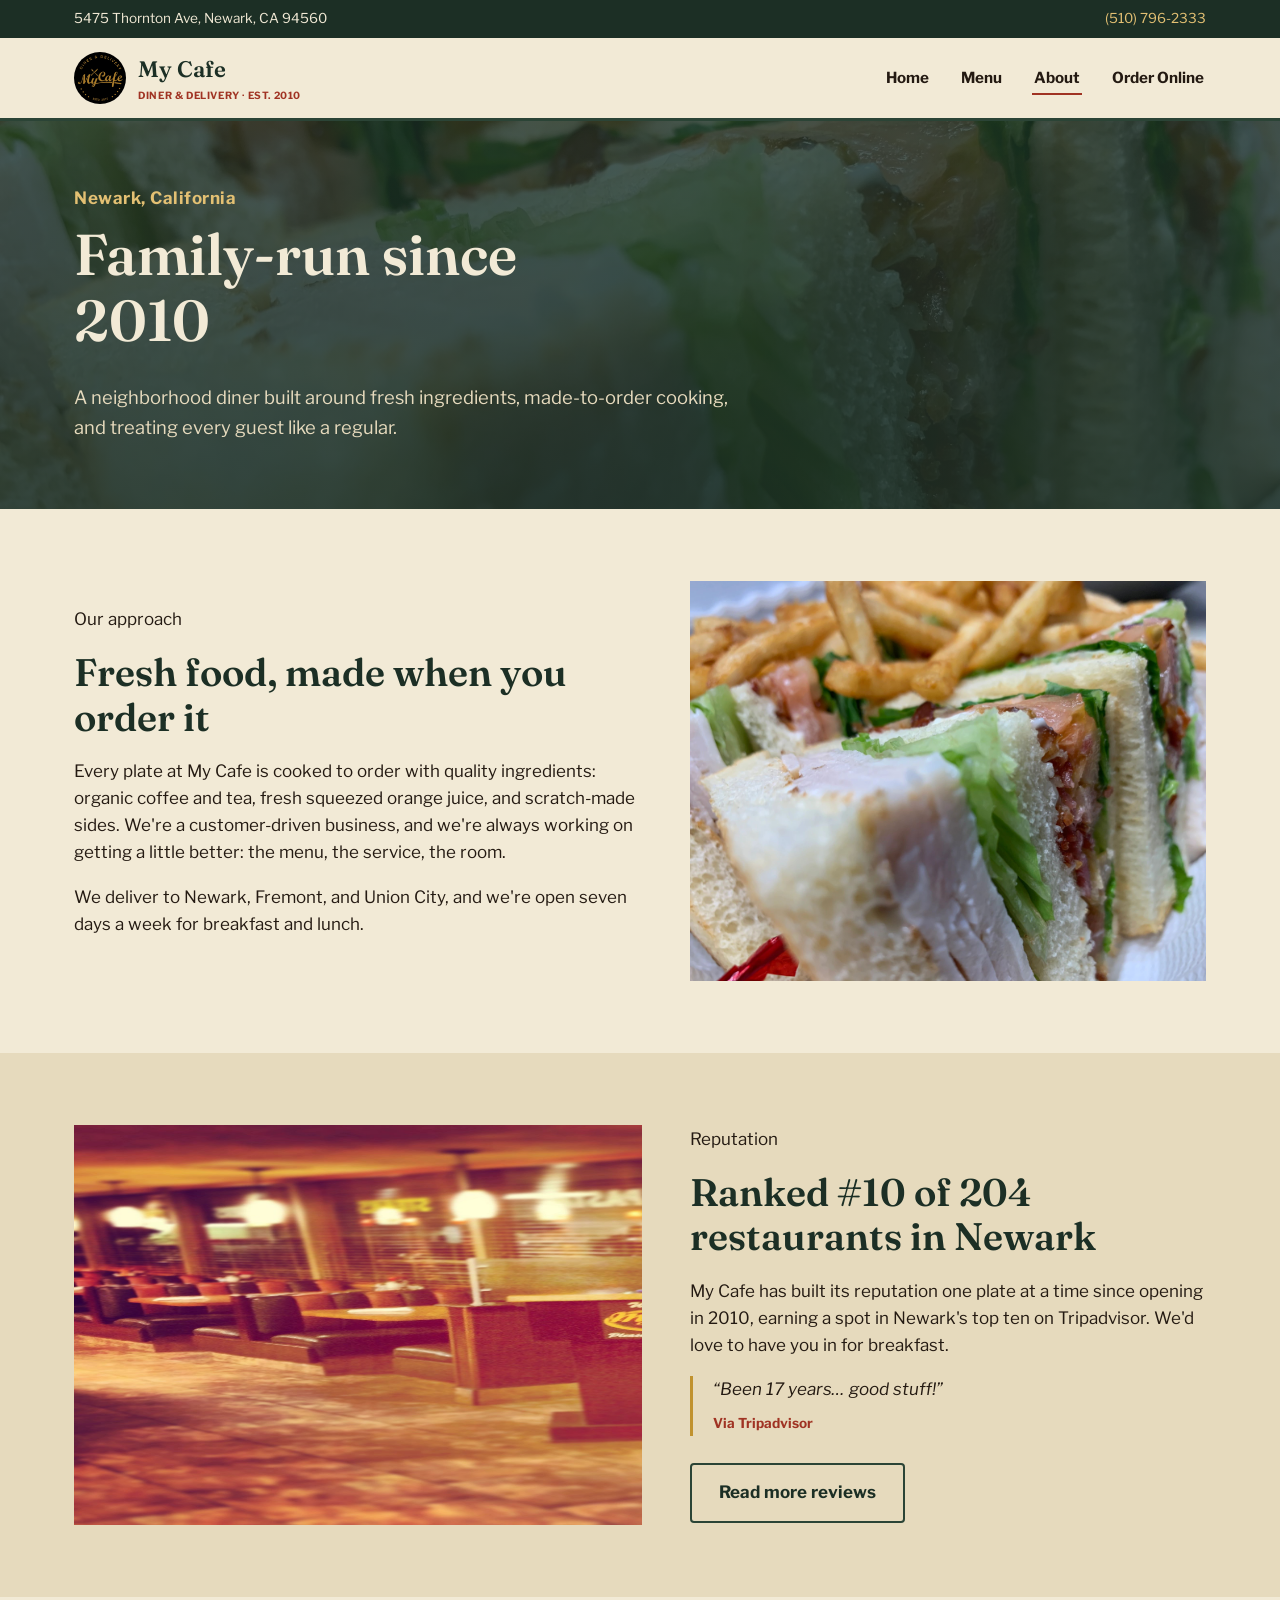
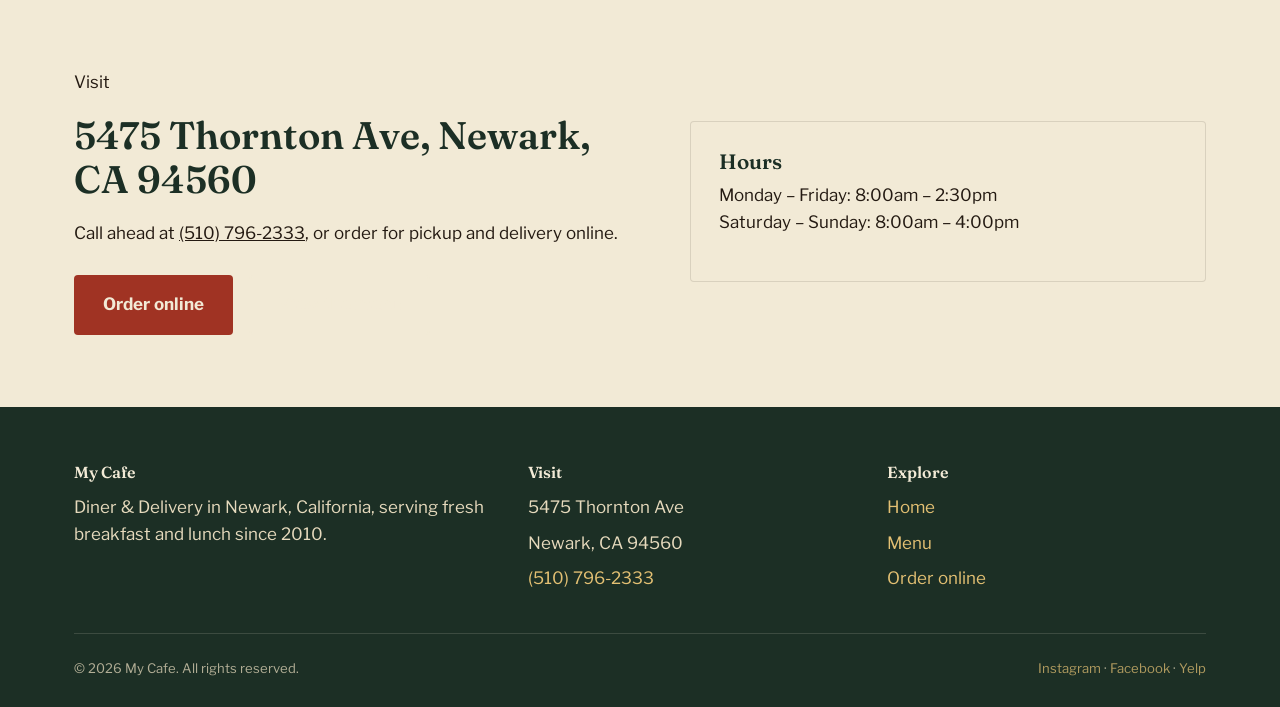
==== about.html @ 1d1f6935 "Build My Cafe website" ====
<!doctype html>
<html lang="en">
<head>
<meta charset="utf-8">
<meta name="viewport" content="width=device-width, initial-scale=1">
<title>About | My Cafe, Newark CA</title>
<meta name="description" content="My Cafe has served Newark, California since 2010: a family diner focused on fresh, made-to-order comfort food and friendly service.">
<link rel="canonical" href="https://mycafego.com/about.html">
<meta property="og:title" content="About | My Cafe, Newark CA">
<meta property="og:description" content="My Cafe has served Newark, California since 2010: a family diner focused on fresh, made-to-order comfort food.">
<meta property="og:type" content="website">
<link rel="icon" href="/favicon.svg" type="image/svg+xml">
<link rel="preconnect" href="https://fonts.googleapis.com">
<link rel="preconnect" href="https://fonts.gstatic.com" crossorigin>
<link href="https://fonts.googleapis.com/css2?family=Fraunces:wght@500;600&family=Libre+Franklin:wght@400;500;700&display=swap" rel="stylesheet">
<link rel="stylesheet" href="/css/style.css">
</head>
<body>

<div class="top-bar">
  <div class="wrap">
    <span>5475 Thornton Ave, Newark, CA 94560</span>
    <a href="tel:5107962333">(510) 796-2333</a>
  </div>
</div>

<header class="site-header">
  <div class="wrap">
    <a class="brand" href="/">
      <img src="/assets/images/logo.jpg" alt="My Cafe logo" width="52" height="52">
      <span class="brand-text">My Cafe<span>DINER &amp; DELIVERY · EST. 2010</span></span>
    </a>
    <nav class="main-nav" data-open="false">
      <ul>
        <li><a href="/">Home</a></li>
        <li><a href="/menu.html">Menu</a></li>
        <li><a href="/about.html" aria-current="page">About</a></li>
        <li><a href="https://mycafego.getbento.com/online-ordering/">Order Online</a></li>
      </ul>
    </nav>
    <button class="nav-toggle" aria-label="Open menu" aria-expanded="false"><span></span></button>
  </div>
</header>

<section class="hero" style="padding: 64px 0 48px;">
  <div class="wrap">
    <p class="eyebrow">Newark, California</p>
    <h1>Family-run since 2010</h1>
    <p class="lede">A neighborhood diner built around fresh ingredients, made-to-order cooking, and treating every guest like a regular.</p>
  </div>
</section>

<section>
  <div class="wrap grid-2">
    <div>
      <p class="kicker">Our approach</p>
      <h2>Fresh food, made when you order it</h2>
      <p>Every plate at My Cafe is cooked to order with quality ingredients: organic coffee and tea, fresh squeezed orange juice, and scratch-made sides. We're a customer-driven business, and we're always working on getting a little better: the menu, the service, the room.</p>
      <p>We deliver to Newark, Fremont, and Union City, and we're open seven days a week for breakfast and lunch.</p>
    </div>
    <img src="/assets/images/interior-booth.jpg" alt="Booth seating inside My Cafe in Newark, California" loading="lazy" width="600" height="400">
  </div>
</section>

<section class="alt">
  <div class="wrap grid-2">
    <img src="/assets/images/interior-dining-room.png" alt="Dining room at My Cafe" loading="lazy" width="600" height="400">
    <div>
      <p class="kicker">Reputation</p>
      <h2>Ranked #10 of 204 restaurants in Newark</h2>
      <p>My Cafe has built its reputation one plate at a time since opening in 2010, earning a spot in Newark's top ten on Tripadvisor. We'd love to have you in for breakfast.</p>
      <div class="review">
        <p>&ldquo;Been 17 years&hellip; good stuff!&rdquo;</p>
        <cite>Via Tripadvisor</cite>
      </div>
      <a class="btn btn-outline" href="https://www.tripadvisor.com/Restaurant_Review-g32774-d4253627-Reviews-My_Cafe-Newark_California.html">Read more reviews</a>
    </div>
  </div>
</section>

<section>
  <div class="wrap grid-2">
    <div>
      <p class="kicker">Visit</p>
      <h2>5475 Thornton Ave, Newark, CA 94560</h2>
      <p>Call ahead at <a href="tel:5107962333">(510) 796-2333</a>, or order for pickup and delivery online.</p>
      <div class="hero-actions">
        <a class="btn btn-primary" href="https://mycafego.getbento.com/online-ordering/">Order online</a>
        <a class="btn btn-outline" href="/menu.html">View the menu</a>
      </div>
    </div>
    <div class="card">
      <h3>Hours</h3>
      <p>Monday &ndash; Friday: 8:00am &ndash; 2:30pm<br>Saturday &ndash; Sunday: 8:00am &ndash; 4:00pm</p>
    </div>
  </div>
</section>

<footer class="site-footer">
  <div class="wrap">
    <div class="footer-grid">
      <div>
        <h4>My Cafe</h4>
        <p>Diner &amp; Delivery in Newark, California, serving fresh breakfast and lunch since 2010.</p>
      </div>
      <div>
        <h4>Visit</h4>
        <ul>
          <li>5475 Thornton Ave</li>
          <li>Newark, CA 94560</li>
          <li><a href="tel:5107962333">(510) 796-2333</a></li>
        </ul>
      </div>
      <div>
        <h4>Explore</h4>
        <ul>
          <li><a href="/">Home</a></li>
          <li><a href="/menu.html">Menu</a></li>
          <li><a href="https://mycafego.getbento.com/online-ordering/">Order online</a></li>
        </ul>
      </div>
    </div>
    <div class="footer-bottom">
      <span>&copy; 2026 My Cafe. All rights reserved.</span>
      <span><a href="https://www.instagram.com/mycafego">Instagram</a> &middot; <a href="https://www.facebook.com/154595794567136">Facebook</a> &middot; <a href="https://www.yelp.com/biz/FB_1lBmawoR-oqVOt12TPQ">Yelp</a></span>
    </div>
  </div>
</footer>

<script src="/js/main.js"></script>
</body>
</html>
---- css/style.css ----
/* My Cafe — diner & delivery, Newark CA. Design tokens grounded in the actual brand:
   the current logo already leans on a brass/gold script mark and a forest-green
   "ESTD 2010" badge, so the palette below extends that rather than inventing one. */

:root {
  --paper: #f2ead6;
  --paper-dark: #e6dabd;
  --ink: #241a12;
  --forest: #2b4436;
  --forest-dark: #1c2f25;
  --gold: #c0922f;
  --gold-light: #e3c073;
  --brick: #a03323;
  --brick-dark: #7c2519;
  --cream-line: rgba(36, 26, 18, 0.12);

  --font-display: "Fraunces", Georgia, serif;
  --font-body: "Libre Franklin", -apple-system, sans-serif;

  --max-width: 1180px;
  --radius: 4px;
}

* {
  box-sizing: border-box;
}

html {
  scroll-behavior: smooth;
}

body {
  margin: 0;
  background: var(--paper);
  color: var(--ink);
  font-family: var(--font-body);
  font-size: 17px;
  line-height: 1.6;
  -webkit-font-smoothing: antialiased;
}

img {
  max-width: 100%;
  display: block;
}

a {
  color: inherit;
}

.wrap {
  max-width: var(--max-width);
  margin: 0 auto;
  padding: 0 24px;
}

h1, h2, h3, h4 {
  font-family: var(--font-display);
  font-weight: 600;
  line-height: 1.15;
  margin: 0 0 0.5em;
  color: var(--forest-dark);
}

h1 { font-size: clamp(2.4rem, 5vw, 3.6rem); }
h2 { font-size: clamp(1.8rem, 3.4vw, 2.4rem); }
h3 { font-size: 1.3rem; }

p { margin: 0 0 1em; max-width: 62ch; }

.btn {
  display: inline-flex;
  align-items: center;
  gap: 0.5em;
  padding: 0.85em 1.6em;
  border-radius: var(--radius);
  font-family: var(--font-body);
  font-weight: 700;
  text-decoration: none;
  border: 2px solid transparent;
  transition: transform 0.15s ease, background-color 0.15s ease;
}

.btn:focus-visible {
  outline: 3px solid var(--gold-light);
  outline-offset: 2px;
}

.btn-primary {
  background: var(--brick);
  color: var(--paper);
}

.btn-primary:hover {
  background: var(--brick-dark);
}

.btn-outline {
  border-color: var(--forest);
  color: var(--forest-dark);
}

.btn-outline:hover {
  background: var(--forest);
  color: var(--paper);
}

/* ---------- Header ---------- */

.top-bar {
  background: var(--forest-dark);
  color: var(--paper);
  font-size: 0.85rem;
}

.top-bar .wrap {
  display: flex;
  justify-content: space-between;
  align-items: center;
  padding-top: 8px;
  padding-bottom: 8px;
  gap: 16px;
  flex-wrap: wrap;
}

.top-bar a {
  text-decoration: none;
  color: var(--gold-light);
}

site-header, header.site-header {
  display: block;
}

.site-header {
  background: var(--paper);
  border-bottom: 3px solid var(--forest);
  position: sticky;
  top: 0;
  z-index: 40;
}

.site-header .wrap {
  display: flex;
  align-items: center;
  justify-content: space-between;
  padding-top: 14px;
  padding-bottom: 14px;
}

.brand {
  display: flex;
  align-items: center;
  gap: 12px;
  text-decoration: none;
}

.brand img {
  height: 52px;
  width: auto;
  border-radius: 50%;
}

.brand-text {
  font-family: var(--font-display);
  font-size: 1.4rem;
  font-weight: 600;
  color: var(--forest-dark);
}

.brand-text span {
  display: block;
  font-family: var(--font-body);
  font-size: 0.62rem;
  letter-spacing: 0.06em;
  font-weight: 700;
  color: var(--brick);
}

nav.main-nav ul {
  list-style: none;
  display: flex;
  gap: 28px;
  margin: 0;
  padding: 0;
}

nav.main-nav a {
  text-decoration: none;
  font-weight: 700;
  font-size: 0.95rem;
  color: var(--ink);
  padding: 6px 2px;
  border-bottom: 2px solid transparent;
}

nav.main-nav a[aria-current="page"],
nav.main-nav a:hover {
  border-bottom-color: var(--brick);
}

.nav-toggle {
  display: none;
  background: none;
  border: 2px solid var(--forest);
  border-radius: var(--radius);
  padding: 8px 10px;
  cursor: pointer;
}

.nav-toggle span,
.nav-toggle::before,
.nav-toggle::after {
  content: "";
  display: block;
  width: 22px;
  height: 2px;
  background: var(--forest-dark);
  margin: 4px 0;
}

/* ---------- Hero ---------- */

.hero {
  position: relative;
  color: var(--paper);
  background: linear-gradient(180deg, rgba(28, 47, 37, 0.78), rgba(28, 47, 37, 0.88)),
    url("../assets/images/interior-booth.jpg") center/cover no-repeat;
  padding: 96px 0 84px;
}

.hero .eyebrow {
  font-weight: 700;
  letter-spacing: 0.03em;
  color: var(--gold-light);
  margin-bottom: 0.6em;
}

.hero h1 {
  color: var(--paper);
  max-width: 14ch;
}

.hero p.lede {
  color: var(--paper-dark);
  font-size: 1.15rem;
  max-width: 52ch;
}

.hero-actions {
  display: flex;
  gap: 16px;
  flex-wrap: wrap;
  margin-top: 1.6em;
}

.hero-actions .btn-outline {
  border-color: var(--paper);
  color: var(--paper);
}

.hero-actions .btn-outline:hover {
  background: var(--paper);
  color: var(--forest-dark);
}

.hero-hours {
  margin-top: 2.4em;
  display: inline-flex;
  gap: 24px;
  flex-wrap: wrap;
  border-top: 1px solid rgba(242, 234, 214, 0.3);
  padding-top: 1.2em;
  font-size: 0.95rem;
}

.hero-hours dt {
  font-weight: 700;
  color: var(--gold-light);
}

.hero-hours dd {
  margin: 0;
}

/* ---------- Sections ---------- */

section {
  padding: 72px 0;
}

section.alt {
  background: var(--paper-dark);
}

.section-head {
  max-width: 60ch;
  margin-bottom: 2em;
}

.section-head .kicker {
  display: block;
  font-weight: 700;
  color: var(--brick);
  margin-bottom: 0.4em;
}

.grid-2 {
  display: grid;
  grid-template-columns: 1.1fr 1fr;
  gap: 48px;
  align-items: center;
}

.grid-3 {
  display: grid;
  grid-template-columns: repeat(3, 1fr);
  gap: 28px;
}

.card {
  background: var(--paper);
  border: 1px solid var(--cream-line);
  border-radius: var(--radius);
  padding: 28px;
}

.card h3 {
  margin-bottom: 0.4em;
}

/* Highlights strip */

.highlights {
  display: grid;
  grid-template-columns: repeat(4, 1fr);
  gap: 24px;
  padding: 40px 0;
  border-top: 1px solid var(--cream-line);
  border-bottom: 1px solid var(--cream-line);
}

.highlights div {
  text-align: center;
}

.highlights strong {
  display: block;
  font-family: var(--font-display);
  font-size: 1.8rem;
  color: var(--forest-dark);
}

.highlights span {
  font-size: 0.85rem;
  color: var(--ink);
  opacity: 0.75;
}

/* Reviews */

.review {
  border-left: 3px solid var(--gold);
  padding-left: 20px;
  margin-bottom: 1.6em;
}

.review p {
  font-style: italic;
  margin-bottom: 0.3em;
}

.review cite {
  font-style: normal;
  font-size: 0.85rem;
  font-weight: 700;
  color: var(--brick);
}

/* ---------- Menu page ---------- */

.menu-jump {
  display: flex;
  flex-wrap: wrap;
  gap: 10px;
  margin: 1.6em 0 0;
}

.menu-jump a {
  text-decoration: none;
  font-size: 0.85rem;
  font-weight: 700;
  border: 1px solid var(--forest);
  border-radius: 999px;
  padding: 6px 14px;
  color: var(--forest-dark);
}

.menu-jump a:hover {
  background: var(--forest);
  color: var(--paper);
}

.hero .menu-jump a {
  border-color: var(--paper);
  color: var(--paper);
}

.hero .menu-jump a:hover {
  background: var(--paper);
  color: var(--forest-dark);
}

.menu-group {
  padding-top: 56px;
  border-top: 1px solid var(--cream-line);
  scroll-margin-top: 96px;
}

.menu-group:first-of-type {
  border-top: none;
}

.menu-group > p.note {
  font-size: 0.9rem;
  opacity: 0.75;
  margin-top: -0.6em;
}

.menu-items {
  display: grid;
  gap: 20px;
  margin-top: 1.4em;
}

.menu-item {
  display: flex;
  justify-content: space-between;
  gap: 20px;
  border-bottom: 1px dotted var(--cream-line);
  padding-bottom: 14px;
}

.menu-item .item-body h4 {
  margin: 0 0 0.2em;
  font-family: var(--font-body);
  font-weight: 700;
  font-size: 1.02rem;
  color: var(--ink);
}

.menu-item .item-body p {
  margin: 0;
  font-size: 0.92rem;
  opacity: 0.85;
}

.menu-item .price {
  font-family: var(--font-display);
  font-weight: 600;
  color: var(--brick);
  white-space: nowrap;
}

.disclaimer {
  margin-top: 3em;
  font-size: 0.8rem;
  opacity: 0.65;
}

/* ---------- Footer ---------- */

footer.site-footer {
  background: var(--forest-dark);
  color: var(--paper-dark);
  padding: 56px 0 28px;
}

footer.site-footer a {
  color: var(--gold-light);
  text-decoration: none;
}

.footer-grid {
  display: grid;
  grid-template-columns: 1.3fr 1fr 1fr;
  gap: 40px;
  padding-bottom: 32px;
  border-bottom: 1px solid rgba(242, 234, 214, 0.15);
}

.footer-grid h4 {
  color: var(--paper);
  font-size: 1rem;
  margin-bottom: 0.8em;
}

.footer-grid ul {
  list-style: none;
  margin: 0;
  padding: 0;
}

.footer-grid li {
  margin-bottom: 0.5em;
}

.footer-bottom {
  padding-top: 24px;
  display: flex;
  justify-content: space-between;
  flex-wrap: wrap;
  gap: 12px;
  font-size: 0.82rem;
  opacity: 0.75;
}

/* ---------- Responsive ---------- */

@media (max-width: 860px) {
  .grid-2 {
    grid-template-columns: 1fr;
  }

  .grid-3 {
    grid-template-columns: 1fr;
  }

  .highlights {
    grid-template-columns: repeat(2, 1fr);
  }

  .footer-grid {
    grid-template-columns: 1fr;
  }
}

@media (max-width: 720px) {
  nav.main-nav {
    position: fixed;
    inset: 0 0 0 30%;
    background: var(--forest-dark);
    transform: translateX(100%);
    transition: transform 0.25s ease;
    padding: 96px 28px 28px;
  }

  nav.main-nav[data-open="true"] {
    transform: translateX(0);
  }

  nav.main-nav ul {
    flex-direction: column;
    gap: 20px;
  }

  nav.main-nav a {
    color: var(--paper);
    font-size: 1.1rem;
  }

  .nav-toggle {
    display: block;
  }

  .menu-item {
    flex-direction: column;
    gap: 4px;
  }
}

@media (prefers-reduced-motion: reduce) {
  html {
    scroll-behavior: auto;
  }

  nav.main-nav {
    transition: none;
  }
}
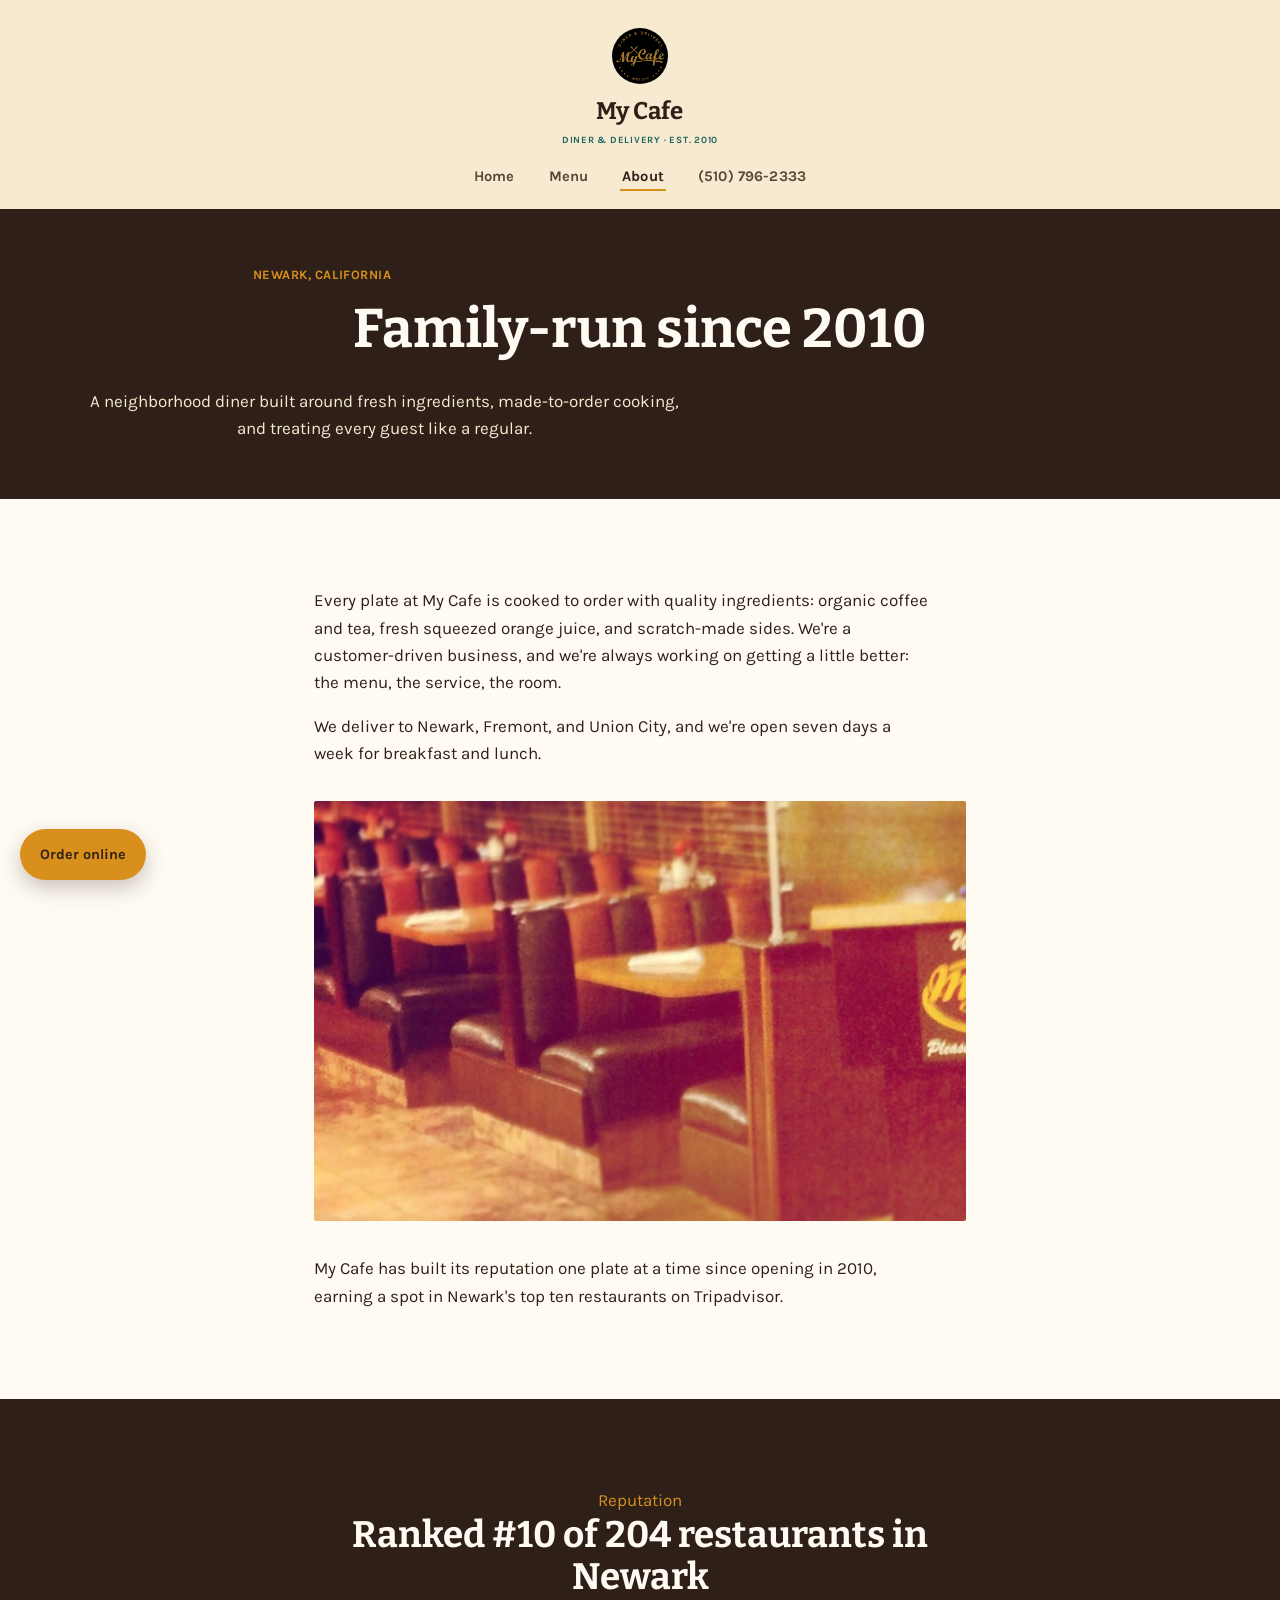
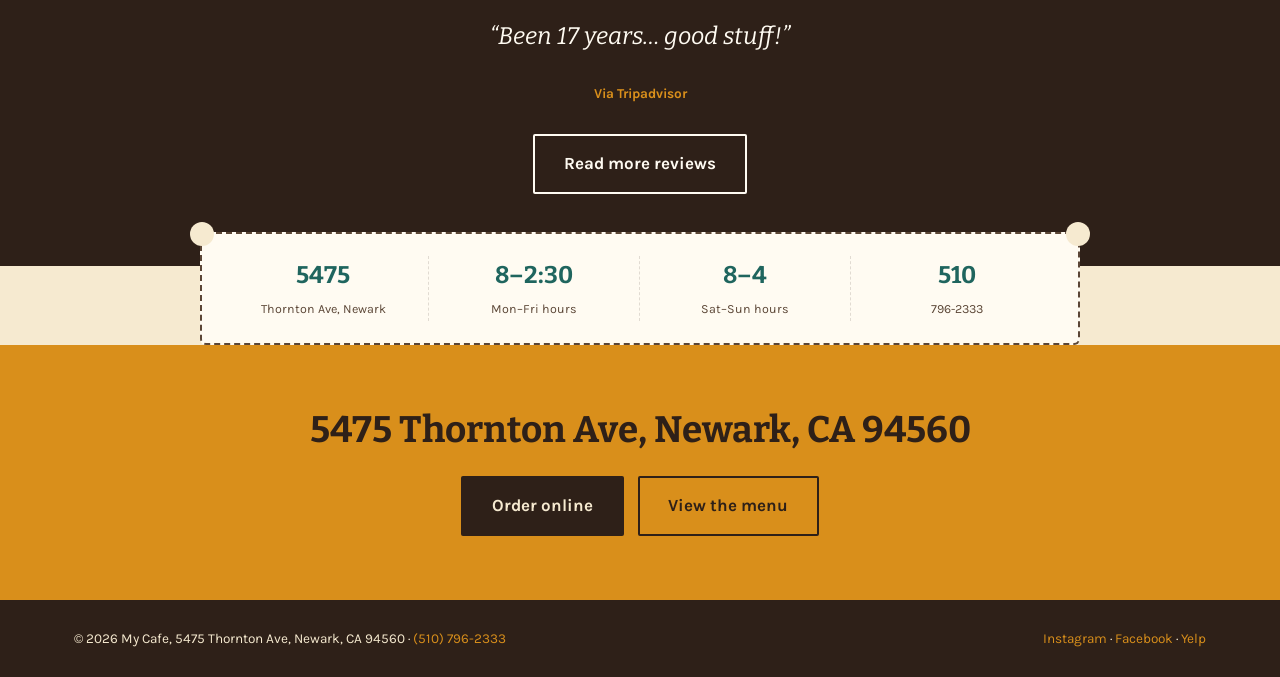
==== commit d6e682af: "Revise layout to be structurally distinct from los-portales" ====
--- a/about.html
+++ b/about.html
@@ -12,118 +12,81 @@
 <link rel="icon" href="/favicon.svg" type="image/svg+xml">
 <link rel="preconnect" href="https://fonts.googleapis.com">
 <link rel="preconnect" href="https://fonts.gstatic.com" crossorigin>
-<link href="https://fonts.googleapis.com/css2?family=Fraunces:wght@500;600&family=Libre+Franklin:wght@400;500;700&display=swap" rel="stylesheet">
+<link href="https://fonts.googleapis.com/css2?family=Bitter:wght@500;700&family=Karla:wght@400;500;700&display=swap" rel="stylesheet">
 <link rel="stylesheet" href="/css/style.css">
 </head>
 <body>
 
-<div class="top-bar">
+<header class="site-header">
+  <a class="brand" href="/">
+    <img src="/assets/images/logo.jpg" alt="My Cafe logo" width="56" height="56">
+    <span class="brand-text">My Cafe<span>DINER &amp; DELIVERY · EST. 2010</span></span>
+  </a>
+  <nav class="main-nav" data-open="false">
+    <ul>
+      <li><a href="/">Home</a></li>
+      <li><a href="/menu.html">Menu</a></li>
+      <li><a href="/about.html" aria-current="page">About</a></li>
+      <li><a href="tel:5107962333">(510) 796-2333</a></li>
+    </ul>
+  </nav>
+  <button class="nav-toggle" aria-label="Open menu" aria-expanded="false"><span></span></button>
+</header>
+
+<a class="order-fab" href="https://mycafego.getbento.com/online-ordering/">Order online</a>
+
+<section class="menu-intro">
   <div class="wrap">
-    <span>5475 Thornton Ave, Newark, CA 94560</span>
-    <a href="tel:5107962333">(510) 796-2333</a>
+    <p class="eyebrow">Newark, California</p>
+    <h1>Family-run since 2010</h1>
+    <p>A neighborhood diner built around fresh ingredients, made-to-order cooking, and treating every guest like a regular.</p>
+  </div>
+</section>
+
+<section class="block-paper">
+  <div class="wrap" style="max-width: 700px;">
+    <p>Every plate at My Cafe is cooked to order with quality ingredients: organic coffee and tea, fresh squeezed orange juice, and scratch-made sides. We're a customer-driven business, and we're always working on getting a little better: the menu, the service, the room.</p>
+    <p>We deliver to Newark, Fremont, and Union City, and we're open seven days a week for breakfast and lunch.</p>
+    <img src="/assets/images/interior-dining-room.png" alt="Dining room at My Cafe in Newark, California" loading="lazy" style="margin: 2em 0; border-radius: 2px; width: 100%; max-height: 420px; object-fit: cover;">
+    <p>My Cafe has built its reputation one plate at a time since opening in 2010, earning a spot in Newark's top ten restaurants on Tripadvisor.</p>
+  </div>
+</section>
+
+<section class="block-coffee">
+  <div class="wrap quote-stack">
+    <span class="kicker" style="display:block; color: var(--mustard);">Reputation</span>
+    <h2>Ranked #10 of 204 restaurants in Newark</h2>
+    <blockquote>
+      <p style="color: var(--paper);">&ldquo;Been 17 years&hellip; good stuff!&rdquo;</p>
+      <cite style="color: var(--mustard);">Via Tripadvisor</cite>
+    </blockquote>
+    <a class="btn btn-outline" style="color: var(--paper);" href="https://www.tripadvisor.com/Restaurant_Review-g32774-d4253627-Reviews-My_Cafe-Newark_California.html">Read more reviews</a>
+  </div>
+</section>
+
+<div class="wrap">
+  <div class="ticket">
+    <div><strong>5475</strong><span>Thornton Ave, Newark</span></div>
+    <div><strong>8&ndash;2:30</strong><span>Mon&ndash;Fri hours</span></div>
+    <div><strong>8&ndash;4</strong><span>Sat&ndash;Sun hours</span></div>
+    <div><strong>510</strong><span>796-2333</span></div>
   </div>
 </div>
 
-<header class="site-header">
+<section class="cta-band">
   <div class="wrap">
-    <a class="brand" href="/">
-      <img src="/assets/images/logo.jpg" alt="My Cafe logo" width="52" height="52">
-      <span class="brand-text">My Cafe<span>DINER &amp; DELIVERY · EST. 2010</span></span>
-    </a>
-    <nav class="main-nav" data-open="false">
-      <ul>
-        <li><a href="/">Home</a></li>
-        <li><a href="/menu.html">Menu</a></li>
-        <li><a href="/about.html" aria-current="page">About</a></li>
-        <li><a href="https://mycafego.getbento.com/online-ordering/">Order Online</a></li>
-      </ul>
-    </nav>
-    <button class="nav-toggle" aria-label="Open menu" aria-expanded="false"><span></span></button>
-  </div>
-</header>
-
-<section class="hero" style="padding: 64px 0 48px;">
-  <div class="wrap">
-    <p class="eyebrow">Newark, California</p>
-    <h1>Family-run since 2010</h1>
-    <p class="lede">A neighborhood diner built around fresh ingredients, made-to-order cooking, and treating every guest like a regular.</p>
-  </div>
-</section>
-
-<section>
-  <div class="wrap grid-2">
-    <div>
-      <p class="kicker">Our approach</p>
-      <h2>Fresh food, made when you order it</h2>
-      <p>Every plate at My Cafe is cooked to order with quality ingredients: organic coffee and tea, fresh squeezed orange juice, and scratch-made sides. We're a customer-driven business, and we're always working on getting a little better: the menu, the service, the room.</p>
-      <p>We deliver to Newark, Fremont, and Union City, and we're open seven days a week for breakfast and lunch.</p>
-    </div>
-    <img src="/assets/images/interior-booth.jpg" alt="Booth seating inside My Cafe in Newark, California" loading="lazy" width="600" height="400">
-  </div>
-</section>
-
-<section class="alt">
-  <div class="wrap grid-2">
-    <img src="/assets/images/interior-dining-room.png" alt="Dining room at My Cafe" loading="lazy" width="600" height="400">
-    <div>
-      <p class="kicker">Reputation</p>
-      <h2>Ranked #10 of 204 restaurants in Newark</h2>
-      <p>My Cafe has built its reputation one plate at a time since opening in 2010, earning a spot in Newark's top ten on Tripadvisor. We'd love to have you in for breakfast.</p>
-      <div class="review">
-        <p>&ldquo;Been 17 years&hellip; good stuff!&rdquo;</p>
-        <cite>Via Tripadvisor</cite>
-      </div>
-      <a class="btn btn-outline" href="https://www.tripadvisor.com/Restaurant_Review-g32774-d4253627-Reviews-My_Cafe-Newark_California.html">Read more reviews</a>
-    </div>
-  </div>
-</section>
-
-<section>
-  <div class="wrap grid-2">
-    <div>
-      <p class="kicker">Visit</p>
-      <h2>5475 Thornton Ave, Newark, CA 94560</h2>
-      <p>Call ahead at <a href="tel:5107962333">(510) 796-2333</a>, or order for pickup and delivery online.</p>
-      <div class="hero-actions">
-        <a class="btn btn-primary" href="https://mycafego.getbento.com/online-ordering/">Order online</a>
-        <a class="btn btn-outline" href="/menu.html">View the menu</a>
-      </div>
-    </div>
-    <div class="card">
-      <h3>Hours</h3>
-      <p>Monday &ndash; Friday: 8:00am &ndash; 2:30pm<br>Saturday &ndash; Sunday: 8:00am &ndash; 4:00pm</p>
+    <h2>5475 Thornton Ave, Newark, CA 94560</h2>
+    <div class="hero-actions" style="justify-content:center;">
+      <a class="btn" style="background: var(--coffee); color: var(--cream);" href="https://mycafego.getbento.com/online-ordering/">Order online</a>
+      <a class="btn btn-outline" href="/menu.html">View the menu</a>
     </div>
   </div>
 </section>
 
 <footer class="site-footer">
   <div class="wrap">
-    <div class="footer-grid">
-      <div>
-        <h4>My Cafe</h4>
-        <p>Diner &amp; Delivery in Newark, California, serving fresh breakfast and lunch since 2010.</p>
-      </div>
-      <div>
-        <h4>Visit</h4>
-        <ul>
-          <li>5475 Thornton Ave</li>
-          <li>Newark, CA 94560</li>
-          <li><a href="tel:5107962333">(510) 796-2333</a></li>
-        </ul>
-      </div>
-      <div>
-        <h4>Explore</h4>
-        <ul>
-          <li><a href="/">Home</a></li>
-          <li><a href="/menu.html">Menu</a></li>
-          <li><a href="https://mycafego.getbento.com/online-ordering/">Order online</a></li>
-        </ul>
-      </div>
-    </div>
-    <div class="footer-bottom">
-      <span>&copy; 2026 My Cafe. All rights reserved.</span>
-      <span><a href="https://www.instagram.com/mycafego">Instagram</a> &middot; <a href="https://www.facebook.com/154595794567136">Facebook</a> &middot; <a href="https://www.yelp.com/biz/FB_1lBmawoR-oqVOt12TPQ">Yelp</a></span>
-    </div>
+    <span>&copy; 2026 My Cafe, 5475 Thornton Ave, Newark, CA 94560 &middot; <a href="tel:5107962333">(510) 796-2333</a></span>
+    <span><a href="https://www.instagram.com/mycafego">Instagram</a> &middot; <a href="https://www.facebook.com/154595794567136">Facebook</a> &middot; <a href="https://www.yelp.com/biz/FB_1lBmawoR-oqVOt12TPQ">Yelp</a></span>
   </div>
 </footer>
 
--- a/css/style.css
+++ b/css/style.css
@@ -1,24 +1,27 @@
-/* My Cafe — diner & delivery, Newark CA. Design tokens grounded in the actual brand:
-   the current logo already leans on a brass/gold script mark and a forest-green
-   "ESTD 2010" badge, so the palette below extends that rather than inventing one. */
+/* My Cafe — diner & delivery, Newark CA.
+   Structural direction deliberately breaks from a photo-hero-with-overlay
+   template: a solid-panel split hero, a receipt-styled stat strip, color-block
+   sections instead of alternating image/text bands, an accordion menu, and a
+   single-row footer with a closing CTA band ahead of it. Palette leans into
+   the diner's morning trade — coffee, egg yolk, formica turquoise — rather
+   than the forest green used on the previous pass at this site. */
 
 :root {
-  --paper: #f2ead6;
-  --paper-dark: #e6dabd;
-  --ink: #241a12;
-  --forest: #2b4436;
-  --forest-dark: #1c2f25;
-  --gold: #c0922f;
-  --gold-light: #e3c073;
-  --brick: #a03323;
-  --brick-dark: #7c2519;
-  --cream-line: rgba(36, 26, 18, 0.12);
-
-  --font-display: "Fraunces", Georgia, serif;
-  --font-body: "Libre Franklin", -apple-system, sans-serif;
+  --cream: #f6ead0;
+  --cream-dark: #ecdcb4;
+  --paper: #fffbf2;
+  --coffee: #2e2018;
+  --coffee-soft: #5b4636;
+  --turquoise: #2f8f86;
+  --turquoise-dark: #1f655e;
+  --mustard: #d98f1b;
+  --mustard-dark: #b4740f;
+  --line: rgba(46, 32, 24, 0.14);
+
+  --font-display: "Bitter", Georgia, serif;
+  --font-body: "Karla", -apple-system, sans-serif;
 
   --max-width: 1180px;
-  --radius: 4px;
 }
 
 * {
@@ -31,8 +34,8 @@
 
 body {
   margin: 0;
-  background: var(--paper);
-  color: var(--ink);
+  background: var(--cream);
+  color: var(--coffee);
   font-family: var(--font-body);
   font-size: 17px;
   line-height: 1.6;
@@ -56,15 +59,15 @@
 
 h1, h2, h3, h4 {
   font-family: var(--font-display);
-  font-weight: 600;
+  font-weight: 700;
   line-height: 1.15;
   margin: 0 0 0.5em;
-  color: var(--forest-dark);
-}
-
-h1 { font-size: clamp(2.4rem, 5vw, 3.6rem); }
-h2 { font-size: clamp(1.8rem, 3.4vw, 2.4rem); }
-h3 { font-size: 1.3rem; }
+  color: var(--coffee);
+}
+
+h1 { font-size: clamp(2.3rem, 5vw, 3.4rem); }
+h2 { font-size: clamp(1.7rem, 3.2vw, 2.3rem); }
+h3 { font-size: 1.2rem; }
 
 p { margin: 0 0 1em; max-width: 62ch; }
 
@@ -72,8 +75,8 @@
   display: inline-flex;
   align-items: center;
   gap: 0.5em;
-  padding: 0.85em 1.6em;
-  border-radius: var(--radius);
+  padding: 0.85em 1.7em;
+  border-radius: 2px;
   font-family: var(--font-body);
   font-weight: 700;
   text-decoration: none;
@@ -82,105 +85,80 @@
 }
 
 .btn:focus-visible {
-  outline: 3px solid var(--gold-light);
+  outline: 3px solid var(--turquoise);
   outline-offset: 2px;
 }
 
 .btn-primary {
-  background: var(--brick);
+  background: var(--mustard);
+  color: var(--coffee);
+}
+
+.btn-primary:hover {
+  background: var(--coffee);
+  color: var(--cream);
+}
+
+.btn-outline {
+  border-color: currentColor;
+}
+
+.btn-outline:hover {
+  background: var(--coffee);
   color: var(--paper);
-}
-
-.btn-primary:hover {
-  background: var(--brick-dark);
-}
-
-.btn-outline {
-  border-color: var(--forest);
-  color: var(--forest-dark);
-}
-
-.btn-outline:hover {
-  background: var(--forest);
-  color: var(--paper);
-}
-
-/* ---------- Header ---------- */
-
-.top-bar {
-  background: var(--forest-dark);
-  color: var(--paper);
-  font-size: 0.85rem;
-}
-
-.top-bar .wrap {
-  display: flex;
-  justify-content: space-between;
+  border-color: var(--coffee);
+}
+
+/* ---------- Header: no sticky bar, no logo-left pattern.
+   The mark sits centered above a plain text nav, and scrolls away with the
+   page; a fixed pill in the corner carries the one action worth keeping
+   reachable (ordering), instead of pinning the whole header. ---------- */
+
+.site-header {
+  padding: 28px 0 20px;
+  text-align: center;
+}
+
+.site-header .brand {
+  display: inline-flex;
+  flex-direction: column;
   align-items: center;
-  padding-top: 8px;
-  padding-bottom: 8px;
-  gap: 16px;
-  flex-wrap: wrap;
-}
-
-.top-bar a {
+  gap: 8px;
   text-decoration: none;
-  color: var(--gold-light);
-}
-
-site-header, header.site-header {
-  display: block;
-}
-
-.site-header {
-  background: var(--paper);
-  border-bottom: 3px solid var(--forest);
-  position: sticky;
-  top: 0;
-  z-index: 40;
-}
-
-.site-header .wrap {
-  display: flex;
-  align-items: center;
-  justify-content: space-between;
-  padding-top: 14px;
-  padding-bottom: 14px;
-}
-
-.brand {
-  display: flex;
-  align-items: center;
-  gap: 12px;
-  text-decoration: none;
-}
-
-.brand img {
-  height: 52px;
-  width: auto;
+  margin-bottom: 14px;
+}
+
+.site-header .brand img {
+  height: 56px;
+  width: 56px;
   border-radius: 50%;
 }
 
 .brand-text {
   font-family: var(--font-display);
-  font-size: 1.4rem;
-  font-weight: 600;
-  color: var(--forest-dark);
+  font-size: 1.5rem;
+  font-weight: 700;
 }
 
 .brand-text span {
   display: block;
   font-family: var(--font-body);
-  font-size: 0.62rem;
-  letter-spacing: 0.06em;
-  font-weight: 700;
-  color: var(--brick);
+  font-size: 0.6rem;
+  letter-spacing: 0.08em;
+  font-weight: 700;
+  color: var(--turquoise-dark);
+  margin-top: 2px;
+}
+
+nav.main-nav {
+  display: flex;
+  justify-content: center;
 }
 
 nav.main-nav ul {
   list-style: none;
   display: flex;
-  gap: 28px;
+  gap: 30px;
   margin: 0;
   padding: 0;
 }
@@ -188,23 +166,29 @@
 nav.main-nav a {
   text-decoration: none;
   font-weight: 700;
-  font-size: 0.95rem;
-  color: var(--ink);
-  padding: 6px 2px;
+  font-size: 0.92rem;
+  letter-spacing: 0.01em;
+  color: var(--coffee-soft);
+  padding: 4px 2px;
   border-bottom: 2px solid transparent;
 }
 
 nav.main-nav a[aria-current="page"],
 nav.main-nav a:hover {
-  border-bottom-color: var(--brick);
+  color: var(--coffee);
+  border-bottom-color: var(--mustard);
 }
 
 .nav-toggle {
   display: none;
-  background: none;
-  border: 2px solid var(--forest);
-  border-radius: var(--radius);
-  padding: 8px 10px;
+  position: fixed;
+  top: 20px;
+  right: 20px;
+  z-index: 60;
+  background: var(--paper);
+  border: 2px solid var(--coffee);
+  border-radius: 2px;
+  padding: 9px 11px;
   cursor: pointer;
 }
 
@@ -213,350 +197,485 @@
 .nav-toggle::after {
   content: "";
   display: block;
-  width: 22px;
+  width: 20px;
   height: 2px;
-  background: var(--forest-dark);
+  background: var(--coffee);
   margin: 4px 0;
 }
 
-/* ---------- Hero ---------- */
+.order-fab {
+  position: fixed;
+  left: 20px;
+  bottom: 20px;
+  z-index: 45;
+  background: var(--mustard);
+  color: var(--coffee);
+  font-family: var(--font-body);
+  font-weight: 700;
+  font-size: 0.9rem;
+  text-decoration: none;
+  padding: 14px 20px;
+  border-radius: 999px;
+  box-shadow: 0 8px 20px rgba(46, 32, 24, 0.25);
+}
+
+.order-fab:hover {
+  background: var(--coffee);
+  color: var(--cream);
+}
+
+/* ---------- Hero: solid coffee panel + real photo side by side.
+   No dark gradient laid over a background photo. ---------- */
 
 .hero {
-  position: relative;
-  color: var(--paper);
-  background: linear-gradient(180deg, rgba(28, 47, 37, 0.78), rgba(28, 47, 37, 0.88)),
-    url("../assets/images/interior-booth.jpg") center/cover no-repeat;
-  padding: 96px 0 84px;
+  display: grid;
+  grid-template-columns: 1fr 1fr;
+  background: var(--coffee);
+  color: var(--cream);
+  min-height: 460px;
+}
+
+.hero-copy {
+  display: flex;
+  flex-direction: column;
+  justify-content: center;
+  padding: 56px 48px;
 }
 
 .hero .eyebrow {
   font-weight: 700;
-  letter-spacing: 0.03em;
-  color: var(--gold-light);
-  margin-bottom: 0.6em;
+  letter-spacing: 0.04em;
+  color: var(--mustard);
+  text-transform: uppercase;
+  font-size: 0.8rem;
+  margin-bottom: 0.9em;
 }
 
 .hero h1 {
   color: var(--paper);
-  max-width: 14ch;
+  max-width: 12ch;
 }
 
 .hero p.lede {
-  color: var(--paper-dark);
-  font-size: 1.15rem;
-  max-width: 52ch;
+  color: var(--cream);
+  opacity: 0.85;
+  font-size: 1.08rem;
+  max-width: 40ch;
 }
 
 .hero-actions {
   display: flex;
-  gap: 16px;
+  gap: 14px;
   flex-wrap: wrap;
-  margin-top: 1.6em;
-}
-
-.hero-actions .btn-outline {
-  border-color: var(--paper);
+  margin-top: 1.4em;
+}
+
+.hero .btn-outline {
   color: var(--paper);
 }
 
-.hero-actions .btn-outline:hover {
+.hero .btn-outline:hover {
   background: var(--paper);
-  color: var(--forest-dark);
-}
-
-.hero-hours {
-  margin-top: 2.4em;
-  display: inline-flex;
-  gap: 24px;
-  flex-wrap: wrap;
-  border-top: 1px solid rgba(242, 234, 214, 0.3);
-  padding-top: 1.2em;
-  font-size: 0.95rem;
-}
-
-.hero-hours dt {
-  font-weight: 700;
-  color: var(--gold-light);
-}
-
-.hero-hours dd {
-  margin: 0;
-}
-
-/* ---------- Sections ---------- */
+  color: var(--coffee);
+}
+
+.hero-photo {
+  position: relative;
+}
+
+.hero-photo img {
+  width: 100%;
+  height: 100%;
+  object-fit: cover;
+}
+
+/* ---------- Ticket strip: a receipt-styled stat row, not a plain 4-col grid ---------- */
+
+.ticket {
+  background: var(--paper);
+  border: 2px dashed var(--coffee-soft);
+  border-radius: 6px;
+  margin: -34px auto 0;
+  max-width: 880px;
+  position: relative;
+  z-index: 5;
+  padding: 22px 16px;
+  display: grid;
+  grid-template-columns: repeat(4, 1fr);
+}
+
+.ticket::before,
+.ticket::after {
+  content: "";
+  position: absolute;
+  top: -12px;
+  width: 24px;
+  height: 24px;
+  background: var(--cream);
+  border-radius: 50%;
+}
+
+.ticket::before { left: -12px; }
+.ticket::after { right: -12px; }
+
+.ticket div {
+  text-align: center;
+  border-right: 1px dashed var(--line);
+  padding: 0 8px;
+}
+
+.ticket div:last-child {
+  border-right: none;
+}
+
+.ticket strong {
+  display: block;
+  font-family: var(--font-display);
+  font-size: 1.5rem;
+  color: var(--turquoise-dark);
+}
+
+.ticket span {
+  font-size: 0.78rem;
+  color: var(--coffee-soft);
+}
+
+/* ---------- Color-block sections: content is separated by solid backgrounds,
+   not by alternating an image next to it every time. ---------- */
 
 section {
-  padding: 72px 0;
-}
-
-section.alt {
-  background: var(--paper-dark);
+  padding: 88px 0 72px;
+}
+
+.block-turquoise {
+  background: var(--turquoise-dark);
+  color: var(--paper);
+}
+
+.block-turquoise h2 {
+  color: var(--paper);
+}
+
+.block-coffee {
+  background: var(--coffee);
+  color: var(--cream);
+}
+
+.block-coffee h2 {
+  color: var(--paper);
+}
+
+.block-paper {
+  background: var(--paper);
 }
 
 .section-head {
   max-width: 60ch;
-  margin-bottom: 2em;
+  margin-bottom: 1.6em;
 }
 
 .section-head .kicker {
   display: block;
   font-weight: 700;
-  color: var(--brick);
-  margin-bottom: 0.4em;
-}
-
-.grid-2 {
+  letter-spacing: 0.03em;
+  text-transform: uppercase;
+  font-size: 0.8rem;
+  margin-bottom: 0.6em;
+  opacity: 0.85;
+}
+
+.text-list {
   display: grid;
-  grid-template-columns: 1.1fr 1fr;
-  gap: 48px;
+  gap: 22px;
+  margin-top: 1.6em;
+}
+
+.text-list .item {
+  border-top: 1px solid rgba(255, 251, 242, 0.25);
+  padding-top: 18px;
+}
+
+.text-list h3 {
+  color: inherit;
+  margin-bottom: 0.2em;
+}
+
+.text-list p {
+  color: var(--cream);
+}
+
+/* Quote block: stacked pull-quotes, not a grid next to a photo */
+
+.quote-stack {
+  max-width: 760px;
+  margin: 0 auto;
+  text-align: center;
+}
+
+.quote-stack blockquote {
+  margin: 0 0 1.6em;
+}
+
+.quote-stack blockquote p {
+  font-family: var(--font-display);
+  font-size: 1.5rem;
+  font-style: italic;
+  max-width: none;
+  color: var(--coffee);
+}
+
+.quote-stack cite {
+  font-style: normal;
+  font-size: 0.85rem;
+  font-weight: 700;
+  color: var(--turquoise-dark);
+}
+
+/* Split panel: used once, deliberately, for the visit/location moment */
+
+.split {
+  display: grid;
+  grid-template-columns: 1fr 1fr;
+}
+
+.split-photo img {
+  width: 100%;
+  height: 100%;
+  object-fit: cover;
+}
+
+.split-copy {
+  padding: 64px 48px;
+  display: flex;
+  flex-direction: column;
+  justify-content: center;
+}
+
+.hours-list {
+  list-style: none;
+  padding: 0;
+  margin: 1em 0;
+}
+
+.hours-list li {
+  display: flex;
+  justify-content: space-between;
+  border-bottom: 1px dotted var(--line);
+  padding: 8px 0;
+  max-width: 320px;
+}
+
+/* Closing CTA band */
+
+.cta-band {
+  background: var(--mustard);
+  color: var(--coffee);
+  text-align: center;
+  padding: 64px 0;
+}
+
+.cta-band h2 {
+  color: var(--coffee);
+}
+
+/* ---------- Menu page: accordion categories, not pills or a sidebar ---------- */
+
+.menu-intro {
+  background: var(--coffee);
+  color: var(--cream);
+  padding: 56px 0 40px;
+  text-align: center;
+}
+
+.menu-intro .eyebrow {
+  color: var(--mustard);
+  text-transform: uppercase;
+  font-size: 0.8rem;
+  font-weight: 700;
+  letter-spacing: 0.04em;
+}
+
+.menu-intro h1 {
+  color: var(--paper);
+}
+
+.accordion {
+  border-top: 2px solid var(--coffee);
+}
+
+.accordion details {
+  border-bottom: 2px solid var(--coffee);
+}
+
+.accordion summary {
+  list-style: none;
+  cursor: pointer;
+  padding: 22px 4px;
+  display: flex;
+  justify-content: space-between;
   align-items: center;
+  font-family: var(--font-display);
+  font-size: 1.25rem;
+  font-weight: 700;
+}
+
+.accordion summary::-webkit-details-marker {
+  display: none;
+}
+
+.accordion summary .plus {
+  font-family: var(--font-body);
+  font-size: 1.4rem;
+  font-weight: 700;
+  color: var(--coffee-soft);
+}
+
+.accordion details[open] summary .plus {
+  transform: rotate(45deg);
+}
+
+.accordion .note {
+  font-size: 0.9rem;
+  opacity: 0.75;
+  margin-top: -0.6em;
+}
+
+.menu-items {
+  display: grid;
+  gap: 18px;
+  margin: 1em 0 2em;
+}
+
+.menu-item {
+  display: flex;
+  justify-content: space-between;
+  gap: 20px;
+  border-bottom: 1px dotted var(--line);
+  padding-bottom: 12px;
+}
+
+.menu-item .item-body h4 {
+  margin: 0 0 0.2em;
+  font-family: var(--font-body);
+  font-weight: 700;
+  font-size: 1rem;
+  color: var(--coffee);
+}
+
+.menu-item .item-body p {
+  margin: 0;
+  font-size: 0.9rem;
+  opacity: 0.8;
+}
+
+.menu-item .price {
+  font-family: var(--font-display);
+  font-weight: 700;
+  color: var(--turquoise-dark);
+  white-space: nowrap;
 }
 
 .grid-3 {
   display: grid;
   grid-template-columns: repeat(3, 1fr);
-  gap: 28px;
-}
-
-.card {
-  background: var(--paper);
-  border: 1px solid var(--cream-line);
-  border-radius: var(--radius);
-  padding: 28px;
-}
-
-.card h3 {
-  margin-bottom: 0.4em;
-}
-
-/* Highlights strip */
-
-.highlights {
-  display: grid;
-  grid-template-columns: repeat(4, 1fr);
   gap: 24px;
-  padding: 40px 0;
-  border-top: 1px solid var(--cream-line);
-  border-bottom: 1px solid var(--cream-line);
-}
-
-.highlights div {
-  text-align: center;
-}
-
-.highlights strong {
-  display: block;
-  font-family: var(--font-display);
-  font-size: 1.8rem;
-  color: var(--forest-dark);
-}
-
-.highlights span {
-  font-size: 0.85rem;
-  color: var(--ink);
-  opacity: 0.75;
-}
-
-/* Reviews */
-
-.review {
-  border-left: 3px solid var(--gold);
-  padding-left: 20px;
-  margin-bottom: 1.6em;
-}
-
-.review p {
-  font-style: italic;
-  margin-bottom: 0.3em;
-}
-
-.review cite {
-  font-style: normal;
-  font-size: 0.85rem;
-  font-weight: 700;
-  color: var(--brick);
-}
-
-/* ---------- Menu page ---------- */
-
-.menu-jump {
-  display: flex;
-  flex-wrap: wrap;
-  gap: 10px;
-  margin: 1.6em 0 0;
-}
-
-.menu-jump a {
-  text-decoration: none;
-  font-size: 0.85rem;
-  font-weight: 700;
-  border: 1px solid var(--forest);
-  border-radius: 999px;
-  padding: 6px 14px;
-  color: var(--forest-dark);
-}
-
-.menu-jump a:hover {
-  background: var(--forest);
-  color: var(--paper);
-}
-
-.hero .menu-jump a {
-  border-color: var(--paper);
-  color: var(--paper);
-}
-
-.hero .menu-jump a:hover {
-  background: var(--paper);
-  color: var(--forest-dark);
-}
-
-.menu-group {
-  padding-top: 56px;
-  border-top: 1px solid var(--cream-line);
-  scroll-margin-top: 96px;
-}
-
-.menu-group:first-of-type {
-  border-top: none;
-}
-
-.menu-group > p.note {
-  font-size: 0.9rem;
-  opacity: 0.75;
-  margin-top: -0.6em;
-}
-
-.menu-items {
-  display: grid;
-  gap: 20px;
-  margin-top: 1.4em;
-}
-
-.menu-item {
-  display: flex;
-  justify-content: space-between;
-  gap: 20px;
-  border-bottom: 1px dotted var(--cream-line);
-  padding-bottom: 14px;
-}
-
-.menu-item .item-body h4 {
-  margin: 0 0 0.2em;
-  font-family: var(--font-body);
-  font-weight: 700;
-  font-size: 1.02rem;
-  color: var(--ink);
-}
-
-.menu-item .item-body p {
-  margin: 0;
-  font-size: 0.92rem;
-  opacity: 0.85;
-}
-
-.menu-item .price {
-  font-family: var(--font-display);
-  font-weight: 600;
-  color: var(--brick);
-  white-space: nowrap;
 }
 
 .disclaimer {
-  margin-top: 3em;
+  margin-top: 2.4em;
   font-size: 0.8rem;
   opacity: 0.65;
 }
 
-/* ---------- Footer ---------- */
+/* ---------- Footer: single row, no multi-column link grid ---------- */
 
 footer.site-footer {
-  background: var(--forest-dark);
-  color: var(--paper-dark);
-  padding: 56px 0 28px;
-}
-
-footer.site-footer a {
-  color: var(--gold-light);
-  text-decoration: none;
-}
-
-.footer-grid {
-  display: grid;
-  grid-template-columns: 1.3fr 1fr 1fr;
-  gap: 40px;
-  padding-bottom: 32px;
-  border-bottom: 1px solid rgba(242, 234, 214, 0.15);
-}
-
-.footer-grid h4 {
-  color: var(--paper);
-  font-size: 1rem;
-  margin-bottom: 0.8em;
-}
-
-.footer-grid ul {
-  list-style: none;
-  margin: 0;
-  padding: 0;
-}
-
-.footer-grid li {
-  margin-bottom: 0.5em;
-}
-
-.footer-bottom {
-  padding-top: 24px;
+  background: var(--coffee);
+  color: var(--cream);
+  padding: 28px 0;
+  font-size: 0.85rem;
+}
+
+footer.site-footer .wrap {
   display: flex;
   justify-content: space-between;
+  align-items: center;
   flex-wrap: wrap;
   gap: 12px;
-  font-size: 0.82rem;
-  opacity: 0.75;
+}
+
+footer.site-footer a {
+  color: var(--mustard);
+  text-decoration: none;
 }
 
 /* ---------- Responsive ---------- */
 
 @media (max-width: 860px) {
-  .grid-2 {
+  .hero {
     grid-template-columns: 1fr;
+  }
+
+  .hero-photo {
+    min-height: 280px;
+    order: -1;
+  }
+
+  .ticket {
+    grid-template-columns: repeat(2, 1fr);
+    row-gap: 16px;
+  }
+
+  .ticket div:nth-child(2) {
+    border-right: none;
+  }
+
+  .split {
+    grid-template-columns: 1fr;
+  }
+
+  .split-photo {
+    min-height: 260px;
   }
 
   .grid-3 {
     grid-template-columns: 1fr;
   }
-
-  .highlights {
-    grid-template-columns: repeat(2, 1fr);
-  }
-
-  .footer-grid {
-    grid-template-columns: 1fr;
-  }
 }
 
 @media (max-width: 720px) {
+  .site-header .brand {
+    margin-bottom: 10px;
+  }
+
   nav.main-nav {
     position: fixed;
-    inset: 0 0 0 30%;
-    background: var(--forest-dark);
-    transform: translateX(100%);
-    transition: transform 0.25s ease;
-    padding: 96px 28px 28px;
+    inset: 0;
+    background: var(--coffee);
+    display: flex;
+    align-items: center;
+    justify-content: center;
+    opacity: 0;
+    visibility: hidden;
+    transition: opacity 0.2s ease;
+    z-index: 55;
   }
 
   nav.main-nav[data-open="true"] {
-    transform: translateX(0);
+    opacity: 1;
+    visibility: visible;
   }
 
   nav.main-nav ul {
     flex-direction: column;
-    gap: 20px;
-  }
-
-  nav.main-nav a {
+    gap: 26px;
+    text-align: center;
+  }
+
+  nav.main-nav a,
+  nav.main-nav a[aria-current="page"] {
     color: var(--paper);
-    font-size: 1.1rem;
+    font-size: 1.4rem;
   }
 
   .nav-toggle {
@@ -567,6 +686,11 @@
     flex-direction: column;
     gap: 4px;
   }
+
+  .order-fab {
+    padding: 12px 18px;
+    font-size: 0.85rem;
+  }
 }
 
 @media (prefers-reduced-motion: reduce) {
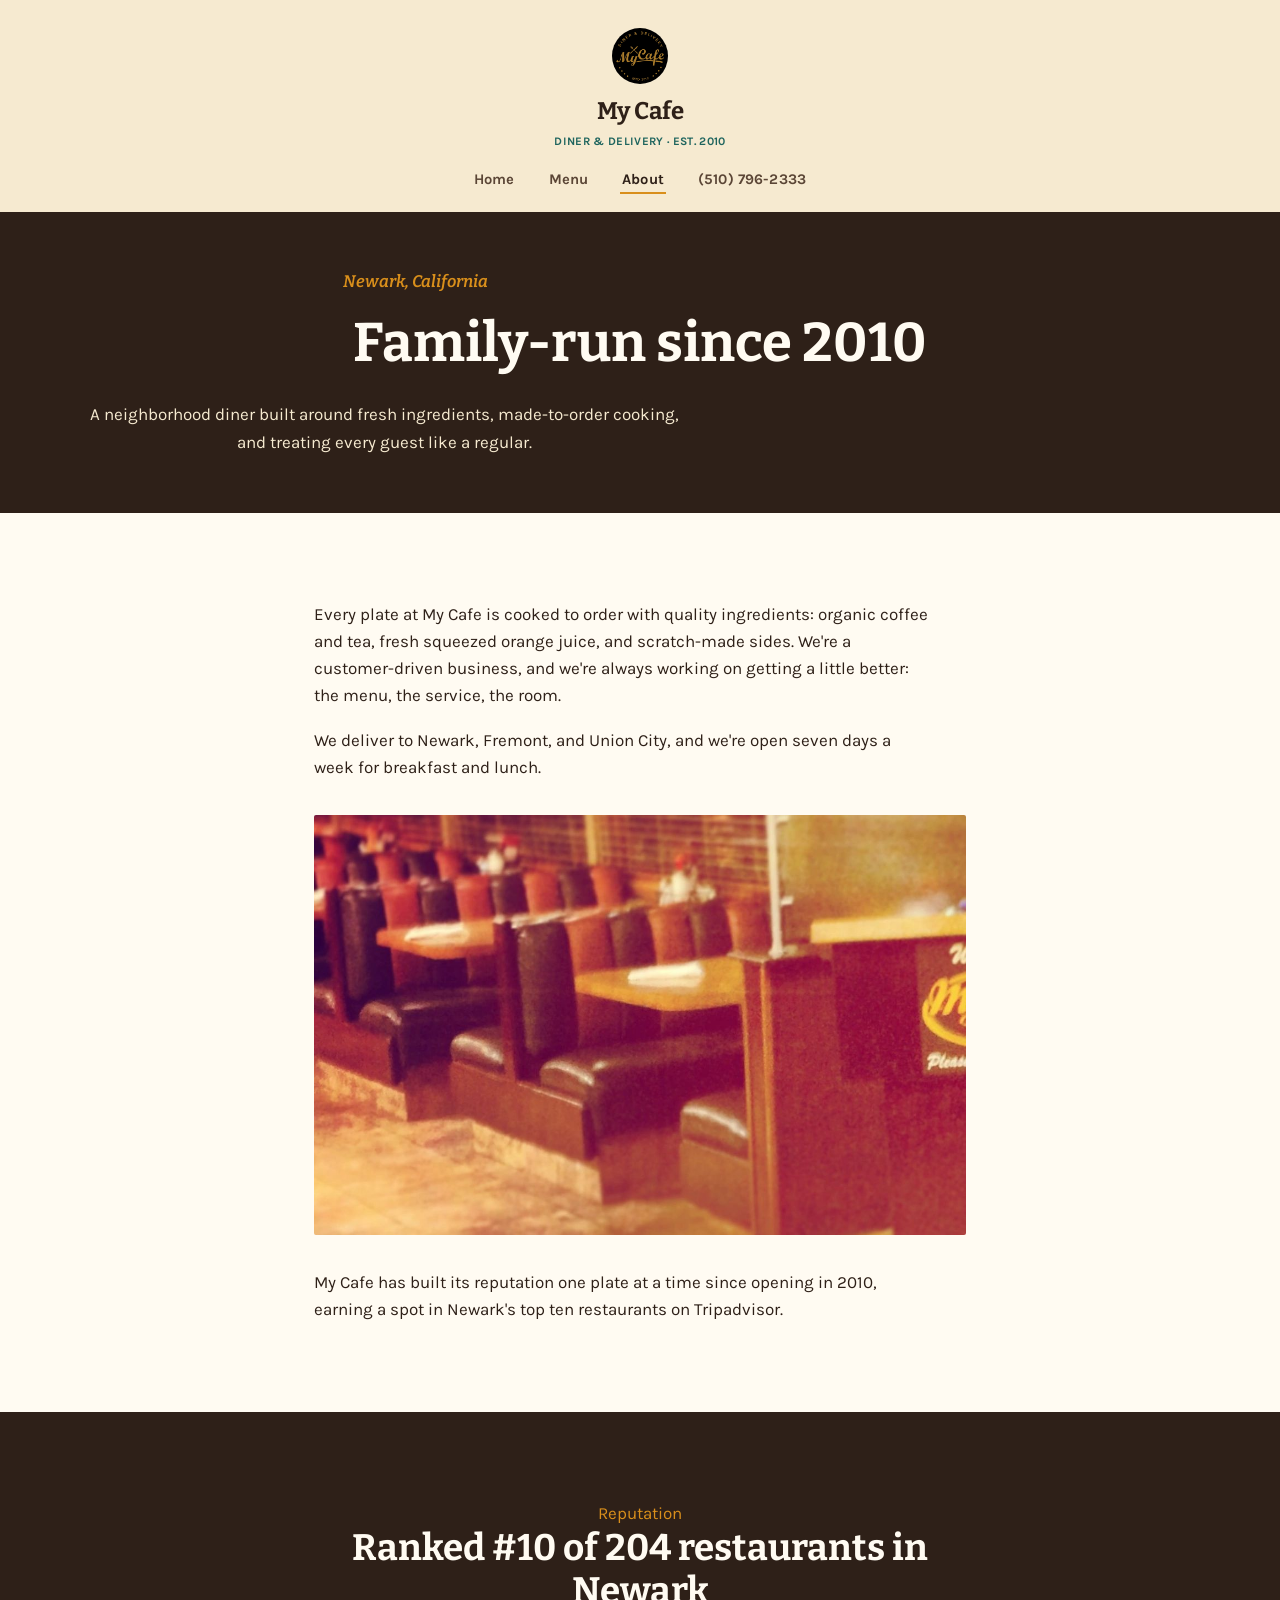
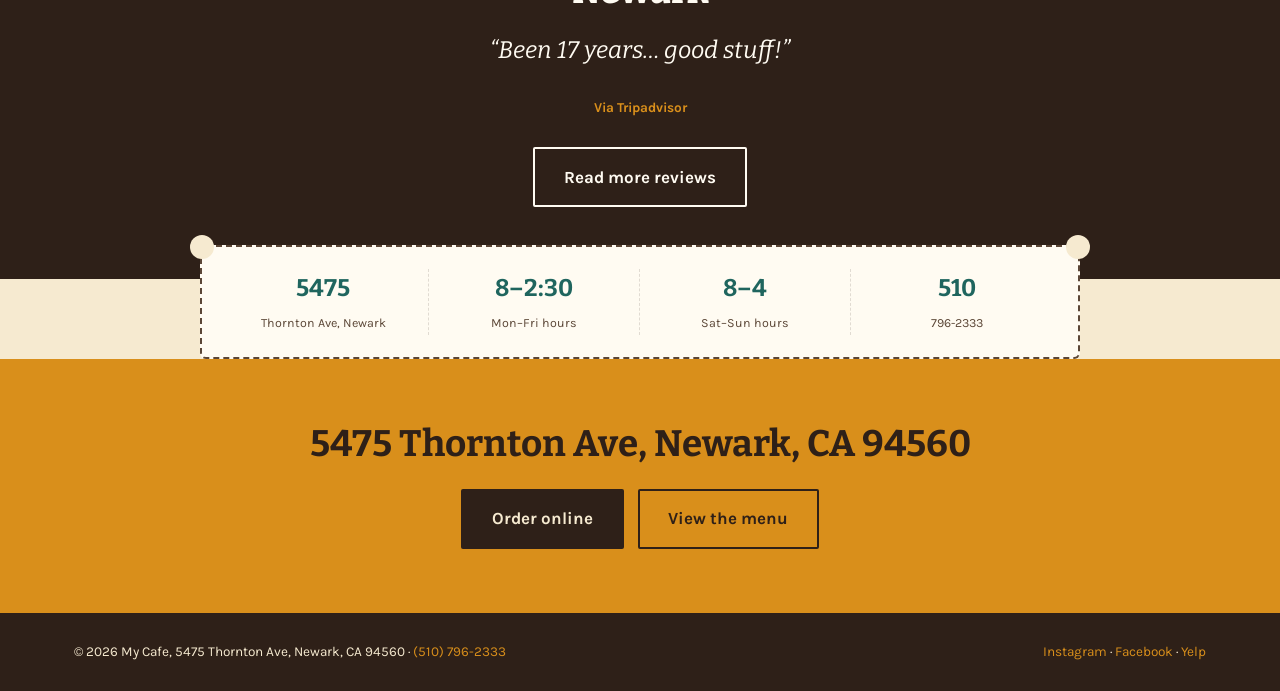
==== commit 1fd4383d: "Address impeccable critique: fix CTA overlap, menu heading structure and grouping, hours consistency" ====
--- a/about.html
+++ b/about.html
@@ -33,7 +33,8 @@
   <button class="nav-toggle" aria-label="Open menu" aria-expanded="false"><span></span></button>
 </header>
 
-<a class="order-fab" href="https://mycafego.getbento.com/online-ordering/">Order online</a>
+<a class="order-fab" href="https://mycafego.getbento.com/online-ordering/" target="_blank" rel="noopener">Order online</a>
+<noscript><style>.order-fab{opacity:1!important;transform:none!important;pointer-events:auto!important;}</style></noscript>
 
 <section class="menu-intro">
   <div class="wrap">
@@ -77,7 +78,7 @@
   <div class="wrap">
     <h2>5475 Thornton Ave, Newark, CA 94560</h2>
     <div class="hero-actions" style="justify-content:center;">
-      <a class="btn" style="background: var(--coffee); color: var(--cream);" href="https://mycafego.getbento.com/online-ordering/">Order online</a>
+      <a class="btn" style="background: var(--coffee); color: var(--cream);" href="https://mycafego.getbento.com/online-ordering/" target="_blank" rel="noopener">Order online</a>
       <a class="btn btn-outline" href="/menu.html">View the menu</a>
     </div>
   </div>
--- a/css/style.css
+++ b/css/style.css
@@ -143,8 +143,8 @@
 .brand-text span {
   display: block;
   font-family: var(--font-body);
-  font-size: 0.6rem;
-  letter-spacing: 0.08em;
+  font-size: 0.72rem;
+  letter-spacing: 0.03em;
   font-weight: 700;
   color: var(--turquoise-dark);
   margin-top: 2px;
@@ -185,10 +185,11 @@
   top: 20px;
   right: 20px;
   z-index: 60;
+  width: 42px;
+  height: 42px;
   background: var(--paper);
   border: 2px solid var(--coffee);
   border-radius: 2px;
-  padding: 9px 11px;
   cursor: pointer;
 }
 
@@ -196,11 +197,39 @@
 .nav-toggle::before,
 .nav-toggle::after {
   content: "";
-  display: block;
+  position: absolute;
+  left: 50%;
   width: 20px;
   height: 2px;
   background: var(--coffee);
-  margin: 4px 0;
+  transform: translateX(-50%);
+  transition: transform 0.2s ease, opacity 0.2s ease, top 0.2s ease;
+}
+
+.nav-toggle::before {
+  top: 14px;
+}
+
+.nav-toggle span {
+  top: 20px;
+}
+
+.nav-toggle::after {
+  top: 26px;
+}
+
+.nav-toggle[aria-expanded="true"] span {
+  opacity: 0;
+}
+
+.nav-toggle[aria-expanded="true"]::before {
+  top: 20px;
+  transform: translateX(-50%) rotate(45deg);
+}
+
+.nav-toggle[aria-expanded="true"]::after {
+  top: 20px;
+  transform: translateX(-50%) rotate(-45deg);
 }
 
 .order-fab {
@@ -217,6 +246,16 @@
   padding: 14px 20px;
   border-radius: 999px;
   box-shadow: 0 8px 20px rgba(46, 32, 24, 0.25);
+  opacity: 0;
+  transform: translateY(12px);
+  pointer-events: none;
+  transition: opacity 0.2s ease, transform 0.2s ease;
+}
+
+.order-fab.is-visible {
+  opacity: 1;
+  transform: translateY(0);
+  pointer-events: auto;
 }
 
 .order-fab:hover {
@@ -243,12 +282,12 @@
 }
 
 .hero .eyebrow {
-  font-weight: 700;
-  letter-spacing: 0.04em;
+  font-family: var(--font-display);
+  font-weight: 600;
+  font-style: italic;
   color: var(--mustard);
-  text-transform: uppercase;
-  font-size: 0.8rem;
-  margin-bottom: 0.9em;
+  font-size: 1.05rem;
+  margin-bottom: 0.7em;
 }
 
 .hero h1 {
@@ -376,11 +415,11 @@
 
 .section-head .kicker {
   display: block;
-  font-weight: 700;
-  letter-spacing: 0.03em;
-  text-transform: uppercase;
-  font-size: 0.8rem;
-  margin-bottom: 0.6em;
+  font-family: var(--font-display);
+  font-weight: 600;
+  font-style: italic;
+  font-size: 1.05rem;
+  margin-bottom: 0.3em;
   opacity: 0.85;
 }
 
@@ -488,15 +527,31 @@
 }
 
 .menu-intro .eyebrow {
+  font-family: var(--font-display);
   color: var(--mustard);
-  text-transform: uppercase;
-  font-size: 0.8rem;
-  font-weight: 700;
-  letter-spacing: 0.04em;
+  font-size: 1.05rem;
+  font-weight: 600;
+  font-style: italic;
 }
 
 .menu-intro h1 {
   color: var(--paper);
+}
+
+.menu-course {
+  margin-top: 2.4em;
+}
+
+.menu-course:first-child {
+  margin-top: 0;
+}
+
+.menu-course h2 {
+  font-size: 1.1rem;
+  letter-spacing: 0.02em;
+  color: var(--turquoise-dark);
+  border-bottom: 1px solid var(--line);
+  padding-bottom: 0.4em;
 }
 
 .accordion {
@@ -514,9 +569,14 @@
   display: flex;
   justify-content: space-between;
   align-items: center;
+}
+
+.accordion summary h3 {
+  margin: 0;
   font-family: var(--font-display);
   font-size: 1.25rem;
   font-weight: 700;
+  color: inherit;
 }
 
 .accordion summary::-webkit-details-marker {
@@ -534,10 +594,19 @@
   transform: rotate(45deg);
 }
 
+.accordion details > *:not(summary) {
+  padding-left: 4px;
+  padding-right: 4px;
+}
+
+.accordion details > *:last-child {
+  padding-bottom: 20px;
+}
+
 .accordion .note {
   font-size: 0.9rem;
   opacity: 0.75;
-  margin-top: -0.6em;
+  margin-top: 0;
 }
 
 .menu-items {
@@ -698,7 +767,11 @@
     scroll-behavior: auto;
   }
 
-  nav.main-nav {
+  nav.main-nav,
+  .order-fab,
+  .nav-toggle span,
+  .nav-toggle::before,
+  .nav-toggle::after {
     transition: none;
   }
 }
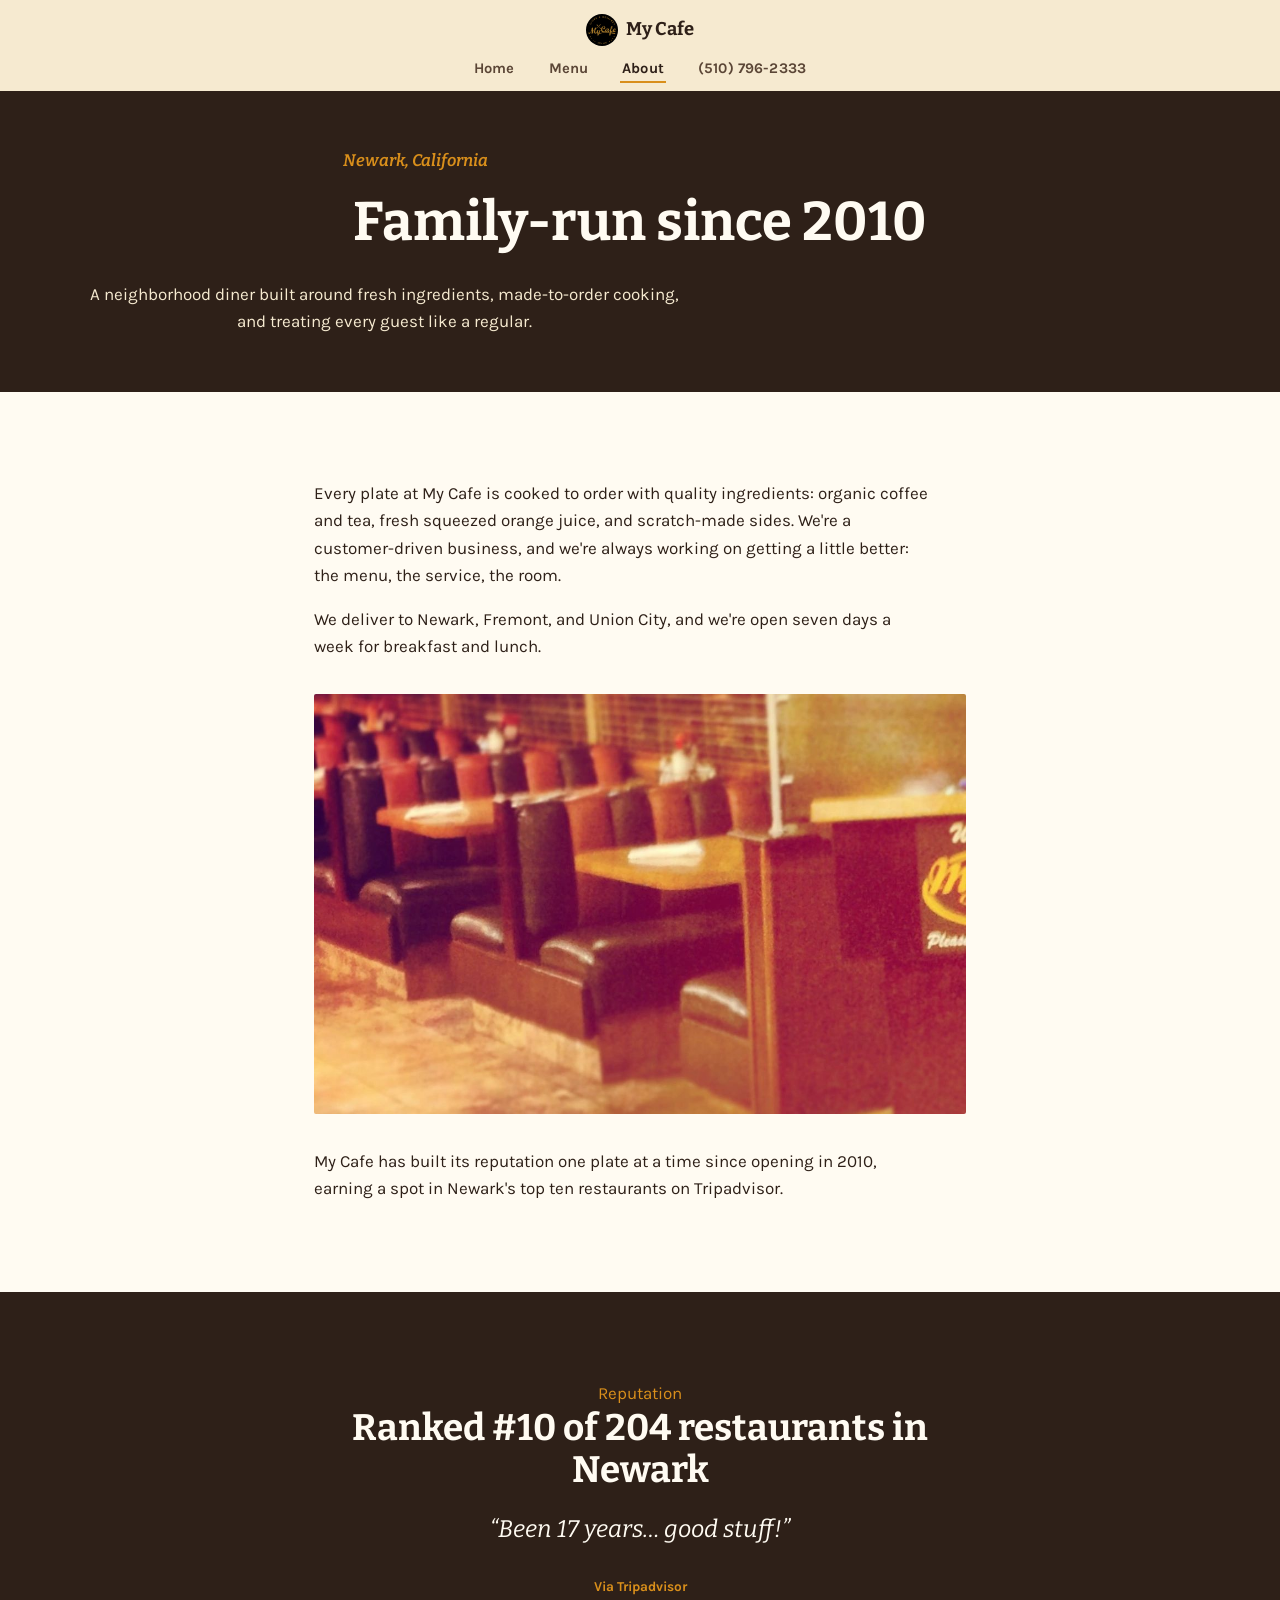
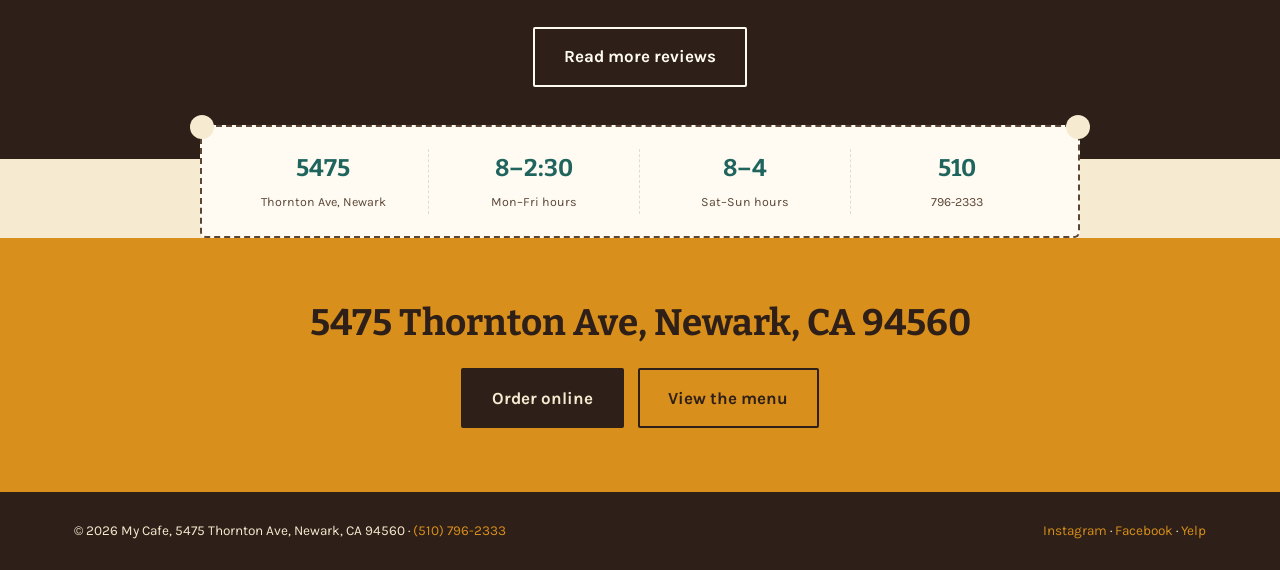
==== commit 42e3ffaf: "Slim header: inline logo+wordmark, drop redundant tagline line; note burger photo asset opportunity " ====
--- a/about.html
+++ b/about.html
@@ -19,8 +19,8 @@
 
 <header class="site-header">
   <a class="brand" href="/">
-    <img src="/assets/images/logo.jpg" alt="My Cafe logo" width="56" height="56">
-    <span class="brand-text">My Cafe<span>DINER &amp; DELIVERY · EST. 2010</span></span>
+    <img src="/assets/images/logo.jpg" alt="My Cafe logo" width="32" height="32">
+    <span class="brand-text">My Cafe</span>
   </a>
   <nav class="main-nav" data-open="false">
     <ul>
--- a/css/style.css
+++ b/css/style.css
@@ -115,39 +115,28 @@
    reachable (ordering), instead of pinning the whole header. ---------- */
 
 .site-header {
-  padding: 28px 0 20px;
+  padding: 14px 0 10px;
   text-align: center;
 }
 
 .site-header .brand {
   display: inline-flex;
-  flex-direction: column;
   align-items: center;
   gap: 8px;
   text-decoration: none;
-  margin-bottom: 14px;
+  margin-bottom: 8px;
 }
 
 .site-header .brand img {
-  height: 56px;
-  width: 56px;
+  height: 32px;
+  width: 32px;
   border-radius: 50%;
 }
 
 .brand-text {
   font-family: var(--font-display);
-  font-size: 1.5rem;
-  font-weight: 700;
-}
-
-.brand-text span {
-  display: block;
-  font-family: var(--font-body);
-  font-size: 0.72rem;
-  letter-spacing: 0.03em;
-  font-weight: 700;
-  color: var(--turquoise-dark);
-  margin-top: 2px;
+  font-size: 1.15rem;
+  font-weight: 700;
 }
 
 nav.main-nav {
@@ -320,12 +309,15 @@
 
 .hero-photo {
   position: relative;
+  height: clamp(320px, 60vh, 640px);
+  overflow: hidden;
 }
 
 .hero-photo img {
   width: 100%;
   height: 100%;
   object-fit: cover;
+  display: block;
 }
 
 /* ---------- Ticket strip: a receipt-styled stat row, not a plain 4-col grid ---------- */
@@ -547,15 +539,15 @@
 }
 
 .menu-course h2 {
-  font-size: 1.1rem;
-  letter-spacing: 0.02em;
+  font-size: 1.9rem;
   color: var(--turquoise-dark);
   border-bottom: 1px solid var(--line);
-  padding-bottom: 0.4em;
+  padding-bottom: 0.3em;
 }
 
 .accordion {
   border-top: 2px solid var(--coffee);
+  padding-top: 12px;
 }
 
 .accordion details {
@@ -565,7 +557,7 @@
 .accordion summary {
   list-style: none;
   cursor: pointer;
-  padding: 22px 4px;
+  padding: 22px 16px;
   display: flex;
   justify-content: space-between;
   align-items: center;
@@ -574,7 +566,7 @@
 .accordion summary h3 {
   margin: 0;
   font-family: var(--font-display);
-  font-size: 1.25rem;
+  font-size: 1.3rem;
   font-weight: 700;
   color: inherit;
 }
@@ -595,12 +587,16 @@
 }
 
 .accordion details > *:not(summary) {
-  padding-left: 4px;
-  padding-right: 4px;
+  padding-left: 16px;
+  padding-right: 16px;
+}
+
+.accordion details > *:first-of-type {
+  padding-top: 4px;
 }
 
 .accordion details > *:last-child {
-  padding-bottom: 20px;
+  padding-bottom: 22px;
 }
 
 .accordion .note {
@@ -624,10 +620,10 @@
 }
 
 .menu-item .item-body h4 {
-  margin: 0 0 0.2em;
-  font-family: var(--font-body);
-  font-weight: 700;
-  font-size: 1rem;
+  margin: 0 0 0.25em;
+  font-family: var(--font-display);
+  font-weight: 700;
+  font-size: 1.15rem;
   color: var(--coffee);
 }
 
@@ -640,13 +636,14 @@
 .menu-item .price {
   font-family: var(--font-display);
   font-weight: 700;
+  font-size: 1.15rem;
   color: var(--turquoise-dark);
   white-space: nowrap;
 }
 
 .grid-3 {
   display: grid;
-  grid-template-columns: repeat(3, 1fr);
+  grid-template-columns: repeat(auto-fit, minmax(200px, 1fr));
   gap: 24px;
 }
 
@@ -686,7 +683,7 @@
   }
 
   .hero-photo {
-    min-height: 280px;
+    height: 280px;
     order: -1;
   }
 
@@ -705,10 +702,6 @@
 
   .split-photo {
     min-height: 260px;
-  }
-
-  .grid-3 {
-    grid-template-columns: 1fr;
   }
 }
 
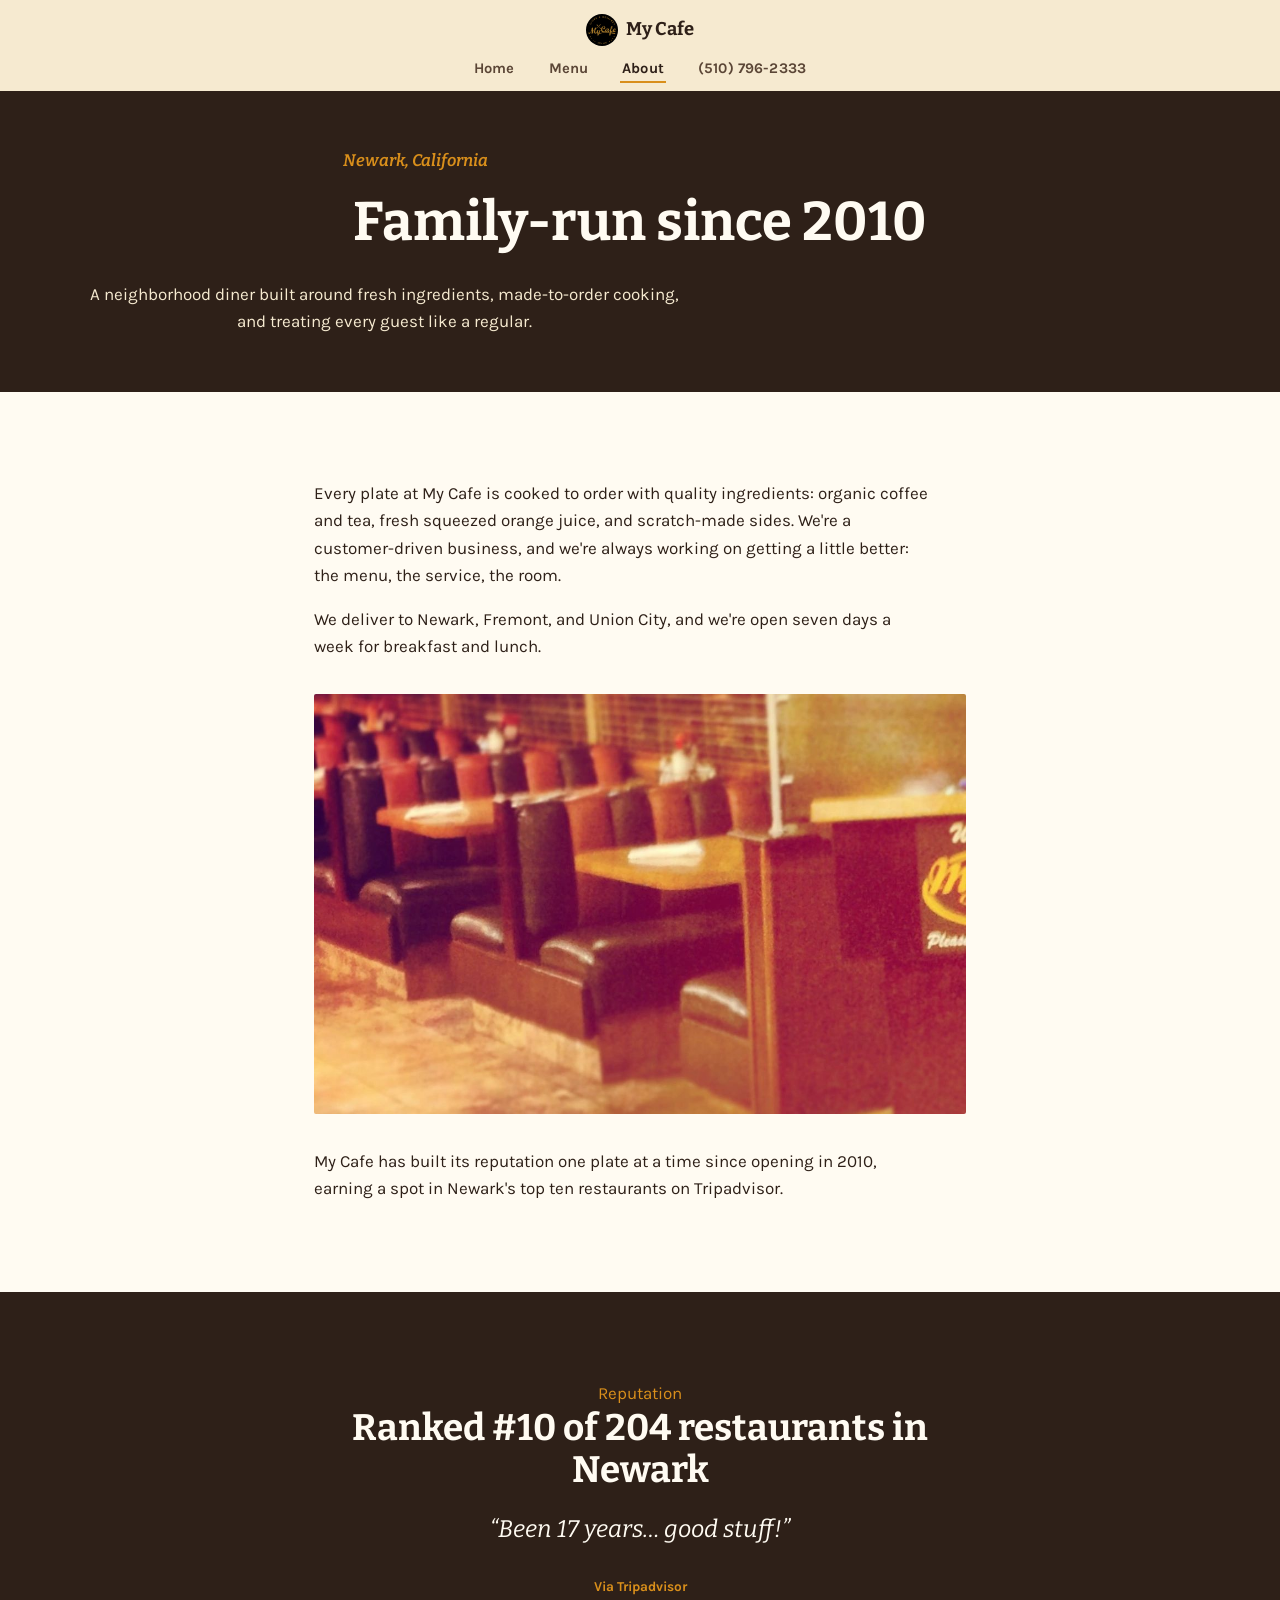
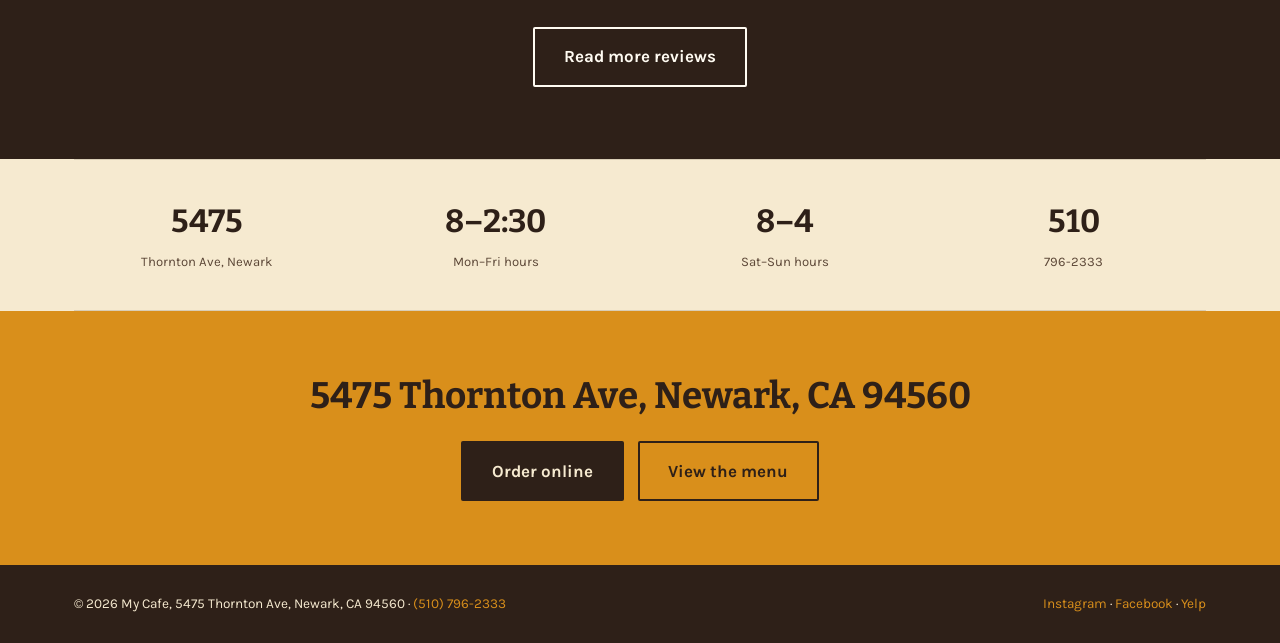
==== commit d939607e: "Replace dashed-border ticket-strip stat row with plain typography-led stat band" ====
--- a/about.html
+++ b/about.html
@@ -66,7 +66,7 @@
 </section>
 
 <div class="wrap">
-  <div class="ticket">
+  <div class="stats">
     <div><strong>5475</strong><span>Thornton Ave, Newark</span></div>
     <div><strong>8&ndash;2:30</strong><span>Mon&ndash;Fri hours</span></div>
     <div><strong>8&ndash;4</strong><span>Sat&ndash;Sun hours</span></div>
--- a/css/style.css
+++ b/css/style.css
@@ -320,54 +320,32 @@
   display: block;
 }
 
-/* ---------- Ticket strip: a receipt-styled stat row, not a plain 4-col grid ---------- */
-
-.ticket {
-  background: var(--paper);
-  border: 2px dashed var(--coffee-soft);
-  border-radius: 6px;
-  margin: -34px auto 0;
-  max-width: 880px;
-  position: relative;
-  z-index: 5;
-  padding: 22px 16px;
+/* ---------- Stat row: plain numbers doing the work, no card, no dashed
+   coupon-edge decoration. ---------- */
+
+.stats {
+  border-top: 1px solid var(--line);
+  border-bottom: 1px solid var(--line);
+  padding: 36px 0;
   display: grid;
   grid-template-columns: repeat(4, 1fr);
-}
-
-.ticket::before,
-.ticket::after {
-  content: "";
-  position: absolute;
-  top: -12px;
-  width: 24px;
-  height: 24px;
-  background: var(--cream);
-  border-radius: 50%;
-}
-
-.ticket::before { left: -12px; }
-.ticket::after { right: -12px; }
-
-.ticket div {
+  gap: 24px;
+}
+
+.stats div {
   text-align: center;
-  border-right: 1px dashed var(--line);
-  padding: 0 8px;
-}
-
-.ticket div:last-child {
-  border-right: none;
-}
-
-.ticket strong {
+}
+
+.stats strong {
   display: block;
   font-family: var(--font-display);
-  font-size: 1.5rem;
-  color: var(--turquoise-dark);
-}
-
-.ticket span {
-  font-size: 0.78rem;
+  font-size: 2rem;
+  font-weight: 700;
+  color: var(--coffee);
+}
+
+.stats span {
+  font-size: 0.82rem;
   color: var(--coffee-soft);
 }
 
@@ -687,13 +665,9 @@
     order: -1;
   }
 
-  .ticket {
+  .stats {
     grid-template-columns: repeat(2, 1fr);
-    row-gap: 16px;
-  }
-
-  .ticket div:nth-child(2) {
-    border-right: none;
+    row-gap: 24px;
   }
 
   .split {
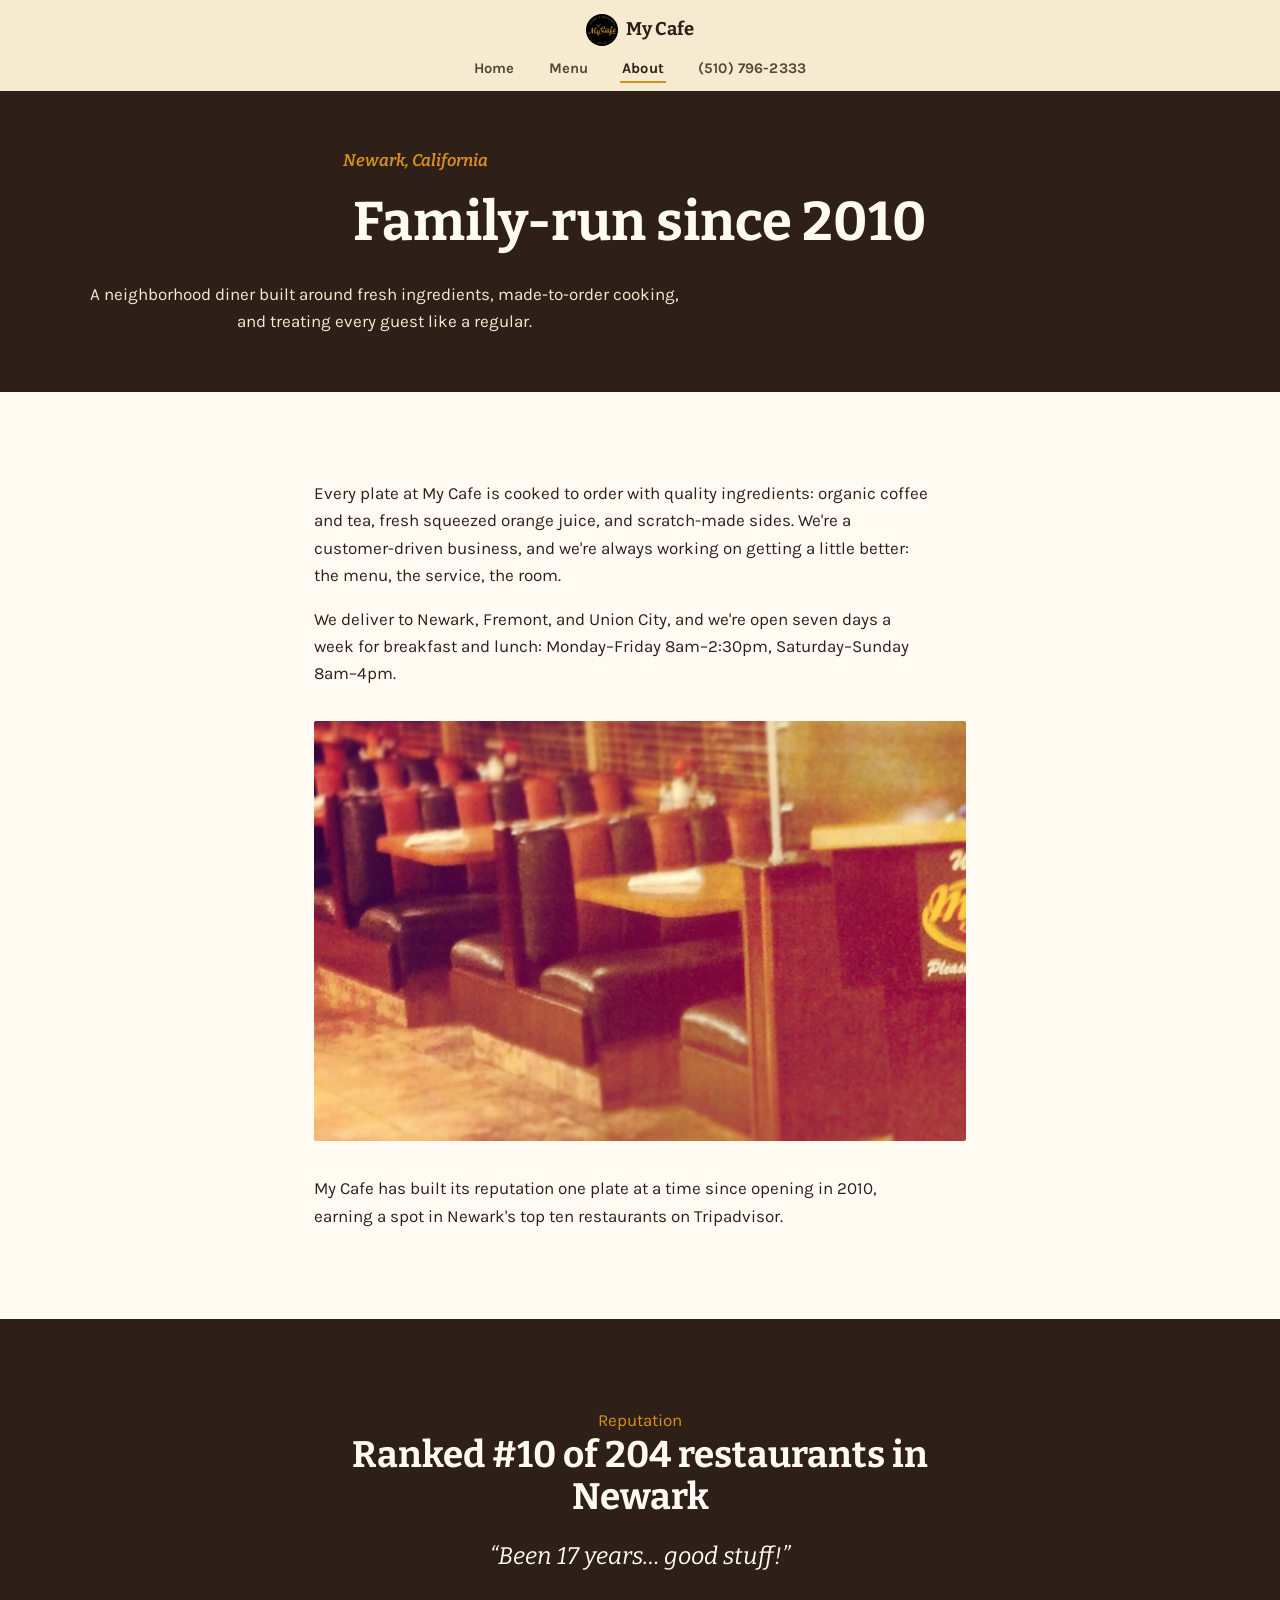
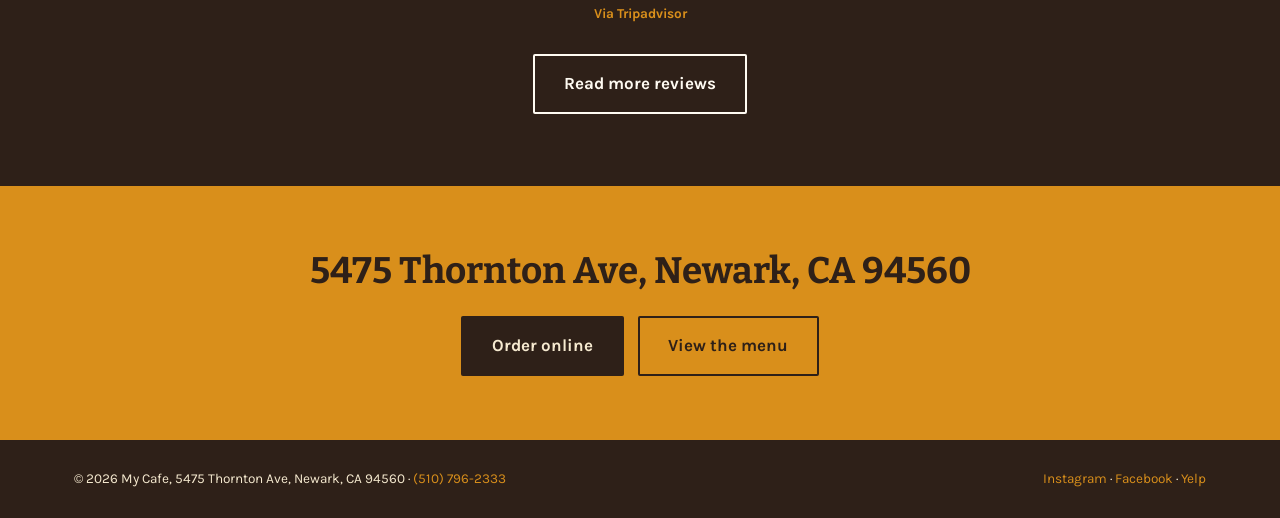
==== commit 4a8ee9b6: "Remove redundant stat strip entirely; fold hours/days into existing copy" ====
--- a/about.html
+++ b/about.html
@@ -47,7 +47,7 @@
 <section class="block-paper">
   <div class="wrap" style="max-width: 700px;">
     <p>Every plate at My Cafe is cooked to order with quality ingredients: organic coffee and tea, fresh squeezed orange juice, and scratch-made sides. We're a customer-driven business, and we're always working on getting a little better: the menu, the service, the room.</p>
-    <p>We deliver to Newark, Fremont, and Union City, and we're open seven days a week for breakfast and lunch.</p>
+    <p>We deliver to Newark, Fremont, and Union City, and we're open seven days a week for breakfast and lunch: Monday&ndash;Friday 8am&ndash;2:30pm, Saturday&ndash;Sunday 8am&ndash;4pm.</p>
     <img src="/assets/images/interior-dining-room.png" alt="Dining room at My Cafe in Newark, California" loading="lazy" style="margin: 2em 0; border-radius: 2px; width: 100%; max-height: 420px; object-fit: cover;">
     <p>My Cafe has built its reputation one plate at a time since opening in 2010, earning a spot in Newark's top ten restaurants on Tripadvisor.</p>
   </div>
@@ -65,14 +65,6 @@
   </div>
 </section>
 
-<div class="wrap">
-  <div class="stats">
-    <div><strong>5475</strong><span>Thornton Ave, Newark</span></div>
-    <div><strong>8&ndash;2:30</strong><span>Mon&ndash;Fri hours</span></div>
-    <div><strong>8&ndash;4</strong><span>Sat&ndash;Sun hours</span></div>
-    <div><strong>510</strong><span>796-2333</span></div>
-  </div>
-</div>
 
 <section class="cta-band">
   <div class="wrap">
--- a/css/style.css
+++ b/css/style.css
@@ -320,35 +320,6 @@
   display: block;
 }
 
-/* ---------- Stat row: plain numbers doing the work, no card, no dashed
-   coupon-edge decoration. ---------- */
-
-.stats {
-  border-top: 1px solid var(--line);
-  border-bottom: 1px solid var(--line);
-  padding: 36px 0;
-  display: grid;
-  grid-template-columns: repeat(4, 1fr);
-  gap: 24px;
-}
-
-.stats div {
-  text-align: center;
-}
-
-.stats strong {
-  display: block;
-  font-family: var(--font-display);
-  font-size: 2rem;
-  font-weight: 700;
-  color: var(--coffee);
-}
-
-.stats span {
-  font-size: 0.82rem;
-  color: var(--coffee-soft);
-}
-
 /* ---------- Color-block sections: content is separated by solid backgrounds,
    not by alternating an image next to it every time. ---------- */
 
@@ -663,11 +634,6 @@
   .hero-photo {
     height: 280px;
     order: -1;
-  }
-
-  .stats {
-    grid-template-columns: repeat(2, 1fr);
-    row-gap: 24px;
   }
 
   .split {
